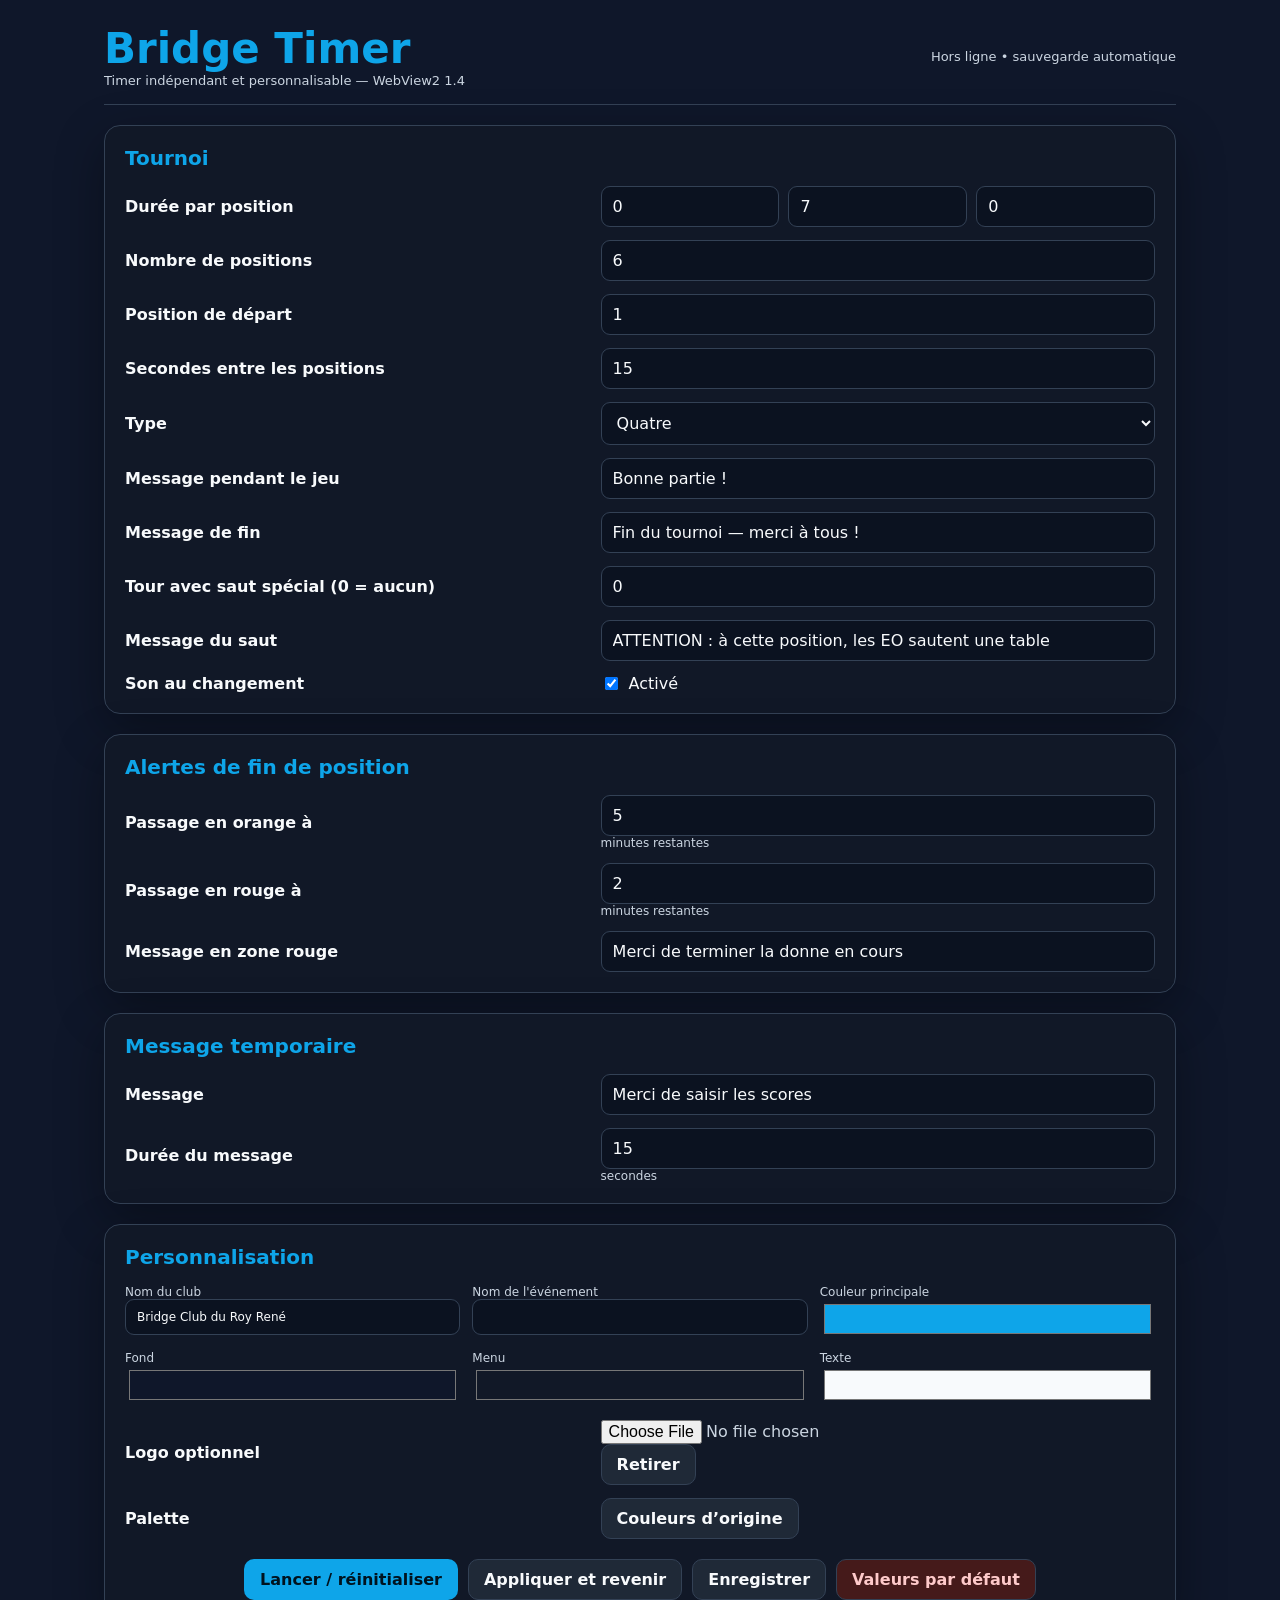
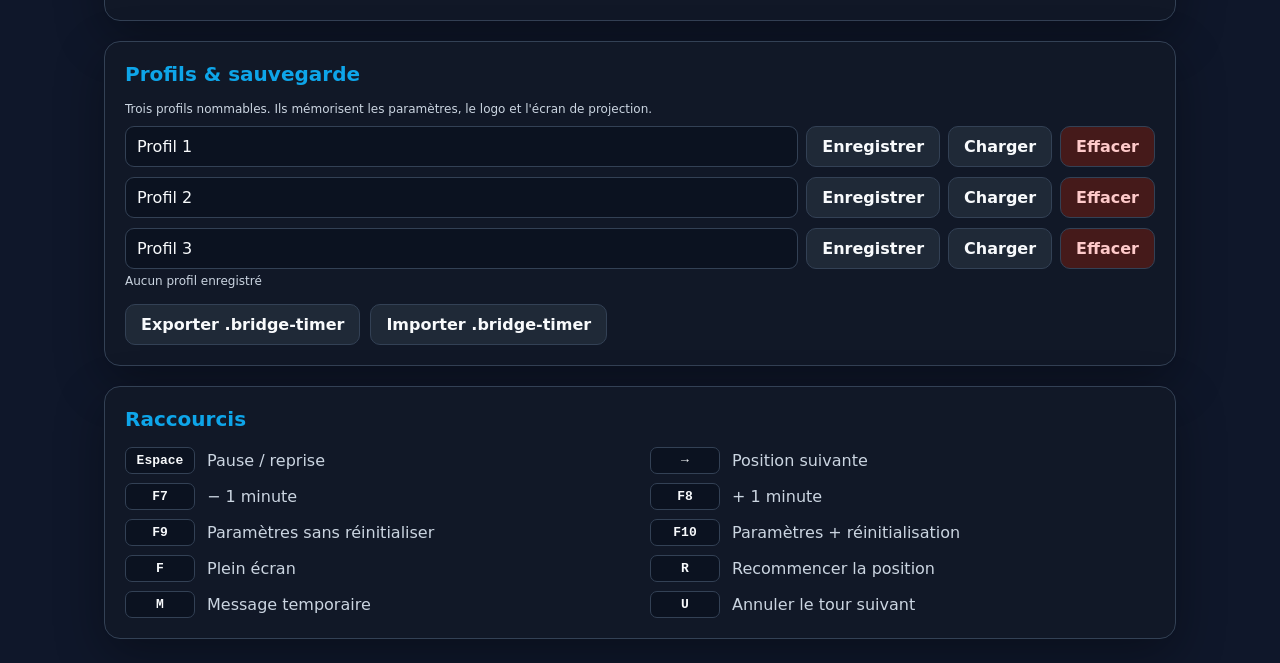
==== bridgetimer-webview2/timer.html @ 7cbdab04 "feat: restore menu and text color customization" ====
<!doctype html>
<html lang="fr">
<head>
<meta charset="utf-8">
<meta name="viewport" content="width=device-width,initial-scale=1">
<title>Bridge Timer</title>
<style>
:root{--bg:#0f172a;--panel:#111827;--field:#0b1220;--button:#1f2937;--band:#0002;--pausebg:#020617cc;--toastbg:#0b1220ee;--track:#ffffff20;--text:#f8fafc;--muted:#cbd5e1;--accent:#0ea5e9;--warn:#f59e0b;--danger:#ef4444;--ok:#22c55e;--line:#334155}
*{box-sizing:border-box}html,body{margin:0;min-height:100%;font-family:system-ui,-apple-system,Segoe UI,Roboto,Arial,sans-serif}body{background:var(--bg);color:var(--text)}
.hidden{display:none!important}button,input,select{font:inherit}button{cursor:pointer}
.wrap{max-width:1120px;margin:auto;padding:24px}.head{display:flex;justify-content:space-between;align-items:center;gap:15px;border-bottom:1px solid var(--line);padding-bottom:16px}
h1{margin:0;color:var(--accent);font-size:42px}.sub{color:var(--muted);font-size:13px}
.card{margin-top:20px;padding:20px;border:1px solid var(--line);border-radius:16px;background:var(--panel);box-shadow:0 16px 50px #0005}
.card h2{margin:0 0 16px;color:var(--accent);font-size:20px}
.grid{display:grid;grid-template-columns:.9fr 1.1fr;gap:13px 22px;align-items:center}.grid label{font-weight:700}
.row3{display:grid;grid-template-columns:repeat(3,1fr);gap:9px}
input[type=number],input[type=text],select{width:100%;padding:10px 11px;border-radius:9px;border:1px solid var(--line);background:var(--field);color:var(--text)}
input[type=color]{width:100%;height:40px;border:0;background:transparent}input[type=file]{width:100%;color:var(--muted)}
.check{display:flex;align-items:center;gap:8px}.small{font-size:12px;color:var(--muted)}
.custom{display:grid;grid-template-columns:repeat(3,1fr);gap:12px}.custom label{font-size:12px;color:var(--muted)}
.actions,.controls{display:flex;justify-content:center;gap:10px;flex-wrap:wrap;margin-top:20px}
.btn{border:1px solid var(--line);border-radius:10px;padding:10px 15px;background:var(--button);color:var(--text);font-weight:800}.btn.primary{background:var(--accent);color:#00131f;border-color:transparent}.btn.danger{background:#451a1a;color:#fecaca}
.shortcuts{display:grid;grid-template-columns:1fr 1fr;gap:9px 20px}.shortcut{display:flex;gap:12px;align-items:center;color:var(--muted)}kbd{min-width:70px;text-align:center;padding:5px;border:1px solid var(--line);border-radius:7px;background:var(--field);color:var(--text);font-weight:900}
#timer{min-height:100vh;display:grid;grid-template-rows:auto 1fr auto;background:var(--bg);transition:.2s}
.top{display:grid;grid-template-columns:1fr auto;align-items:center;gap:15px;padding:14px 22px;border-bottom:1px solid var(--line);background:var(--band)}
.identity{display:flex;gap:12px;align-items:center;min-width:0}#logo{width:52px;height:52px;object-fit:contain;border-radius:9px;background:#fff1;padding:3px}.nol{display:none}
#club{font-weight:950;font-size:clamp(18px,2vw,30px);white-space:nowrap;overflow:hidden;text-overflow:ellipsis}#event{color:var(--muted);font-size:13px}
.topBtns{justify-self:end;display:flex;gap:8px}.topBtns .btn{padding:8px 10px;font-size:13px}
.main{display:flex;flex-direction:column;justify-content:center;align-items:center;text-align:center;padding:24px 16px;gap:12px}
#status{font-weight:950;letter-spacing:.16em;color:var(--muted);font-size:clamp(15px,1.7vw,24px)}
#clock{font-variant-numeric:tabular-nums;font-weight:1000;font-size:clamp(110px,24vw,350px);line-height:.84;letter-spacing:-.07em;white-space:nowrap}
.progress{width:min(1100px,88vw);height:15px;border-radius:99px;background:var(--track);overflow:hidden}#bar{height:100%;width:100%;background:var(--accent);transition:width .18s,background .2s}
#msg{font-weight:950;font-size:clamp(26px,4.2vw,64px);line-height:1.05;min-height:1.1em;max-width:1300px}
#submsg{font-weight:800;font-size:clamp(18px,2.3vw,36px);color:var(--muted);min-height:1em;max-width:1300px}
#alert{min-height:70px;display:flex;align-items:center;justify-content:center;text-align:center;padding:10px 20px;font-weight:1000;font-size:clamp(18px,2.3vw,34px)}
#alert.on{background:var(--danger)}.bottom{position:relative;padding:11px 190px 15px;border-top:1px solid var(--line);background:#0002;min-height:82px}.controls{margin-top:0}.controls .btn{min-width:118px}#localTime,#round{position:absolute;bottom:13px;font-weight:950;line-height:1;white-space:nowrap}#localTime{left:22px;font-size:clamp(24px,2.4vw,42px);font-variant-numeric:tabular-nums}#round{right:22px;font-size:clamp(24px,2.7vw,46px);text-align:right}
#hint{text-align:center;color:var(--muted);font-size:12px;margin-top:8px}
#timer.warning #clock{color:var(--warn)}#timer.warning #bar{background:var(--warn)}#timer.dangerState #clock{color:var(--danger)}#timer.dangerState #bar{background:var(--danger)}
#timer.breakState{background:var(--panel)}#timer.breakState #clock{color:var(--accent)}#timer.endState{background:#052e16}#timer.endState #clock{color:var(--ok)}
.main{position:relative}
#pauseOverlay{position:absolute;inset:0;z-index:12;display:none;align-items:center;justify-content:center;flex-direction:column;gap:10px;background:var(--pausebg);backdrop-filter:blur(2px);pointer-events:none}
#pauseOverlay.on{display:flex}
#pauseOverlay .pauseBig{font-size:clamp(70px,15vw,210px);font-weight:1000;line-height:.85;letter-spacing:.04em;color:#facc15;text-shadow:0 8px 35px #0008}
#pauseOverlay .pauseSmall{font-size:clamp(16px,2vw,30px);font-weight:850;color:#fef3c7}
#undoToast{position:fixed;z-index:40;left:50%;bottom:105px;transform:translateX(-50%) translateY(15px);display:flex;align-items:center;gap:14px;padding:11px 14px 11px 18px;border:1px solid #475569;border-radius:12px;background:var(--toastbg);box-shadow:0 12px 40px #0008;opacity:0;pointer-events:none;transition:.18s;white-space:nowrap}
#undoToast.on{opacity:1;pointer-events:auto;transform:translateX(-50%) translateY(0)}
#undoToast button{padding:7px 11px}

body.fs #hint{display:none}
body.fs .bottom{min-height:66px;padding:0 190px}
body.fs .controls{position:absolute;left:50%;bottom:9px;transform:translateX(-50%) translateY(8px);margin:0;z-index:8;opacity:0;pointer-events:none;transition:opacity .18s,transform .18s}
body.fs .topBtns{opacity:0;pointer-events:none;transition:opacity .18s}
body.fs.showControls .controls{opacity:1;pointer-events:auto;transform:translateX(-50%) translateY(0)}
body.fs.showControls .topBtns{opacity:1;pointer-events:auto}
body.fs #undoToast{bottom:78px}

.profiles{display:grid;gap:10px;margin-top:10px}
.profileRow{display:grid;grid-template-columns:minmax(160px,1fr) auto auto auto;gap:8px;align-items:center}
.profileRow input{min-width:0}
.profileState{font-size:12px;color:var(--muted);margin-top:5px}
.transferActions{display:flex;gap:10px;flex-wrap:wrap;margin-top:16px}
@media(max-width:760px){.profileRow{grid-template-columns:1fr 1fr}.profileRow input{grid-column:1/-1}}
@media(max-width:980px){.bottom{padding-left:120px;padding-right:120px}#localTime,#round{font-size:20px}}@media(max-width:760px){.wrap{padding:13px}.grid{grid-template-columns:1fr}.custom{grid-template-columns:1fr 1fr}.shortcuts{grid-template-columns:1fr}.top{grid-template-columns:1fr auto}.row3{grid-template-columns:repeat(3,1fr)}.bottom{padding:10px 12px 62px}.controls .btn{min-width:100px}#localTime{left:14px;bottom:16px;font-size:18px}#round{right:14px;bottom:16px;font-size:18px}}
</style>
</head>
<body>
<section id="settings">
<div class="wrap">
  <div class="head"><div><h1>Bridge Timer</h1><div class="sub">Timer indépendant et personnalisable — WebView2 1.4</div></div><div class="sub">Hors ligne • sauvegarde automatique</div></div>

  <div class="card"><h2>Tournoi</h2><div class="grid">
    <label>Durée par position</label><div class="row3"><input id="hours" type="number" min="0" value="0" title="heures"><input id="minutes" type="number" min="0" max="59" value="7" title="minutes"><input id="seconds" type="number" min="0" max="59" value="0" title="secondes"></div>
    <label>Nombre de positions</label><input id="positions" type="number" min="1" value="6">
    <label>Position de départ</label><input id="startPosition" type="number" min="1" value="1">
    <label>Secondes entre les positions</label><input id="between" type="number" min="0" max="240" value="15">
    <label>Type</label><select id="mode"><option value="2">Paires</option><option value="4" selected>Quatre</option></select>
    <label>Message pendant le jeu</label><input id="mainMessage" type="text" value="Bonne partie !">
    <label>Message de fin</label><input id="endMessage" type="text" value="Fin du tournoi — merci à tous !">
    <label>Tour avec saut spécial (0 = aucun)</label><input id="jumpRound" type="number" min="0" value="0">
    <label>Message du saut</label><input id="jumpMessage" type="text" value="ATTENTION : à cette position, les EO sautent une table">
    <label>Son au changement</label><div class="check"><input id="sound" type="checkbox" checked> Activé</div>
  </div></div>

  <div class="card"><h2>Alertes de fin de position</h2><div class="grid">
    <label>Passage en orange à</label><div><input id="warnMinutes" type="number" min="0" value="5"><div class="small">minutes restantes</div></div>
    <label>Passage en rouge à</label><div><input id="dangerMinutes" type="number" min="0" value="2"><div class="small">minutes restantes</div></div>
    <label>Message en zone rouge</label><input id="dangerMessage" type="text" value="Merci de terminer la donne en cours">
  </div></div>

  <div class="card"><h2>Message temporaire</h2><div class="grid">
    <label>Message</label><input id="quickMessage" type="text" value="Merci de saisir les scores">
    <label>Durée du message</label><div><input id="quickMessageSecs" type="number" min="1" max="300" value="15"><div class="small">secondes</div></div>
  </div></div>

  <div class="card"><h2>Personnalisation</h2>
    <div class="custom">
      <label>Nom du club<input id="clubName" type="text" value="Bridge Club du Roy René"></label>
      <label>Nom de l'événement<input id="eventName" type="text" value=""></label>
      <label>Couleur principale<input id="accent" type="color" value="#0ea5e9"></label>
      <label>Fond<input id="background" type="color" value="#0f172a"></label>
      <label>Menu<input id="menu" type="color" value="#111827"></label>
      <label>Texte<input id="text" type="color" value="#f8fafc"></label>
    </div>
    <div style="margin-top:15px" class="grid"><label>Logo optionnel</label><div><input id="logoInput" type="file" accept="image/*"> <button id="removeLogo" class="btn" type="button">Retirer</button></div>
      <label>Palette</label><div><button id="resetColors" class="btn" type="button">Couleurs d’origine</button></div>
    </div>
    <div class="actions">
      <button id="fresh" class="btn primary">Lancer / réinitialiser</button>
      <button id="apply" class="btn">Appliquer et revenir</button>
      <button id="save" class="btn">Enregistrer</button>
      <button id="defaults" class="btn danger">Valeurs par défaut</button>
    </div>
  </div>

  <div class="card"><h2>Profils & sauvegarde</h2>
    <div class="small">Trois profils nommables. Ils mémorisent les paramètres, le logo et l'écran de projection.</div>
    <div class="profiles">
      <div class="profileRow"><input id="profileName0" type="text" value="Profil 1"><button id="profileSave0" class="btn" type="button">Enregistrer</button><button id="profileLoad0" class="btn" type="button">Charger</button><button id="profileClear0" class="btn danger" type="button">Effacer</button></div>
      <div class="profileRow"><input id="profileName1" type="text" value="Profil 2"><button id="profileSave1" class="btn" type="button">Enregistrer</button><button id="profileLoad1" class="btn" type="button">Charger</button><button id="profileClear1" class="btn danger" type="button">Effacer</button></div>
      <div class="profileRow"><input id="profileName2" type="text" value="Profil 3"><button id="profileSave2" class="btn" type="button">Enregistrer</button><button id="profileLoad2" class="btn" type="button">Charger</button><button id="profileClear2" class="btn danger" type="button">Effacer</button></div>
    </div>
    <div id="profileState" class="profileState"></div>
    <div class="transferActions">
      <button id="exportConfig" class="btn" type="button">Exporter .bridge-timer</button>
      <button id="importConfig" class="btn" type="button">Importer .bridge-timer</button>
    </div>
  </div>

  <div class="card"><h2>Raccourcis</h2><div class="shortcuts">
    <div class="shortcut"><kbd>Espace</kbd>Pause / reprise</div><div class="shortcut"><kbd>→</kbd>Position suivante</div>
    <div class="shortcut"><kbd>F7</kbd>− 1 minute</div><div class="shortcut"><kbd>F8</kbd>+ 1 minute</div>
    <div class="shortcut"><kbd>F9</kbd>Paramètres sans réinitialiser</div><div class="shortcut"><kbd>F10</kbd>Paramètres + réinitialisation</div>
    <div class="shortcut"><kbd>F</kbd>Plein écran</div><div class="shortcut"><kbd>R</kbd>Recommencer la position</div>
    <div class="shortcut"><kbd>M</kbd>Message temporaire</div><div class="shortcut"><kbd>U</kbd>Annuler le tour suivant</div>
  </div></div>
</div></section>

<section id="timer" class="hidden">
  <div class="top">
    <div class="identity"><img id="logo" class="nol" alt=""><div><div id="club">Bridge Timer</div><div id="event"></div></div></div>
    <div class="topBtns"><button id="messageBtn" class="btn">Message</button><button id="screenBtn" class="btn">Écran 1/1</button><button id="settingsBtn" class="btn">Paramètres</button><button id="fsBtn" class="btn">Plein écran</button></div>
  </div>
  <div class="main">
    <div id="status">POSITION EN COURS</div>
    <div id="clock">07:00</div>
    <div class="progress"><div id="bar"></div></div>
    <div id="msg">Bonne partie !</div>
    <div id="submsg"></div>
    <div id="pauseOverlay"><div class="pauseBig">PAUSE</div><div class="pauseSmall">Appuyez sur Espace ou sur Reprendre</div></div>
  </div>
  <div>
    <div id="alert"></div>
    <div class="bottom">
      <div class="controls"><button id="minus" class="btn">− 1 min</button><button id="pause" class="btn primary">Pause</button><button id="plus" class="btn">+ 1 min</button><button id="next" class="btn">Position suivante</button><button id="resetRound" class="btn">Recommencer</button></div>
      <div id="localTime">00:00:00</div>
      <div id="hint">Espace : pause · M : message · F : plein écran · F7/F8 : −/+ 1 min · → : position suivante</div>
      <div id="round">TOUR 1 sur 6</div>
    </div>
  </div>
</section>
<div id="undoToast"><span id="undoText">Tour suivant lancé</span><button id="undoBtn" class="btn">Annuler</button></div>

<script>
const $=id=>document.getElementById(id), KEY="bridgeTimerV2.settings", LKEY="bridgeTimerV2.logo", STATEKEY="bridgeTimerV3.state", PROFILEKEY="bridgeTimerWebView2.profiles";
const def={hours:0,minutes:7,seconds:0,positions:6,startPosition:1,between:15,mode:"4",mainMessage:"Bonne partie !",endMessage:"Fin du tournoi — merci à tous !",jumpRound:0,jumpMessage:"ATTENTION : à cette position, les EO sautent une table",sound:true,warnMinutes:5,dangerMinutes:2,dangerMessage:"Merci de terminer la donne en cours",quickMessage:"Merci de saisir les scores",quickMessageSecs:15,projectionMonitor:1,clubName:"Bridge Club du Roy René",eventName:"",accent:"#0ea5e9",background:"#0f172a",menu:"#111827",text:"#f8fafc"};
let s={...def},logoData="",profiles=[],st={pos:1,phase:"round",remaining:420,running:false,endAt:null,interval:null,started:false};let wakeLock=null,resumeAfterSettings=false,undoState=null,undoTimer=null,controlsTimer=null,tempMessageUntil=0,tempMessageTimer=null;
const clamp=(n,a,b)=>Math.max(a,Math.min(b,n)), val=id=>Number($(id).value||0);
function duration(){return s.hours*3600+s.minutes*60+s.seconds}
function stateSnapshot(){
 return {pos:st.pos,phase:st.phase,remaining:Math.max(0,st.remaining),running:!!st.running,started:!!st.started,savedAt:Date.now()};
}
function persistState(){
 if(!st.started){localStorage.removeItem(STATEKEY);return}
 try{localStorage.setItem(STATEKEY,JSON.stringify(stateSnapshot()))}catch(e){}
}
function clearPersistedState(){localStorage.removeItem(STATEKEY)}
function advanceRecoveredState(x){
 let elapsed=x.running?Math.max(0,(Date.now()-(x.savedAt||Date.now()))/1000):0;
 let rem=Math.max(0,Number(x.remaining)||0)-elapsed;
 let pos=Math.max(1,Number(x.pos)||1),phase=x.phase||"round";
 while(rem<=0 && phase!=="ended"){
   if(phase==="round"){
     if(pos>=s.positions){phase="ended";rem=0;break}
     if(s.between>0){phase="break";rem+=s.between}
     else{pos++;phase="round";rem+=duration()}
   }else if(phase==="break"){
     pos++;phase="round";rem+=duration()
   }else{phase="ended";rem=0}
 }
 return {pos,phase,remaining:Math.max(0,rem),running:!!x.running&&phase!=="ended",started:!!x.started};
}
function tryRecoverState(){
 let x=null;try{x=JSON.parse(localStorage.getItem(STATEKEY)||"null")}catch(e){}
 if(!x||!x.started)return false;
 const recovered=advanceRecoveredState(x);
 const txt=recovered.phase==="ended"?"un tournoi terminé":`le TOUR ${recovered.pos} à ${fmt(recovered.remaining)}`;
 if(!confirm(`Une session précédente a été retrouvée (${txt}).\n\nLa reprendre ?`)){clearPersistedState();return false}
 Object.assign(st,recovered,{endAt:null,interval:null});
 showTimer();
 if(st.running)start();else{render();persistState()}
 return true;
}

function fmt(x){x=Math.max(0,Math.ceil(x));let h=Math.floor(x/3600),m=Math.floor(x%3600/60),sec=x%60;return h?`${String(h).padStart(2,"0")}:${String(m).padStart(2,"0")}:${String(sec).padStart(2,"0")}`:`${String(m).padStart(2,"0")}:${String(sec).padStart(2,"0")}`}
function read(){
 s={hours:clamp(val("hours"),0,12),minutes:clamp(val("minutes"),0,59),seconds:clamp(val("seconds"),0,59),positions:clamp(val("positions"),1,99),startPosition:clamp(val("startPosition"),1,99),between:clamp(val("between"),0,240),mode:$("mode").value,mainMessage:$("mainMessage").value.trim(),endMessage:$("endMessage").value.trim(),jumpRound:clamp(val("jumpRound"),0,99),jumpMessage:$("jumpMessage").value.trim(),sound:$("sound").checked,warnMinutes:clamp(val("warnMinutes"),0,60),dangerMinutes:clamp(val("dangerMinutes"),0,60),dangerMessage:$("dangerMessage").value.trim(),quickMessage:$("quickMessage").value.trim(),quickMessageSecs:clamp(val("quickMessageSecs"),1,300),projectionMonitor:Math.max(1,Number(s.projectionMonitor)||1),clubName:$("clubName").value.trim()||"Bridge Timer",eventName:$("eventName").value.trim(),accent:$("accent").value,background:$("background").value,menu:$("menu").value,text:$("text").value};
 s.startPosition=Math.min(s.startPosition,s.positions);if(s.warnMinutes&&s.dangerMinutes>s.warnMinutes)s.dangerMinutes=s.warnMinutes;theme()
}
function fill(){Object.entries(s).forEach(([k,v])=>{let e=$(k);if(e){if(e.type==="checkbox")e.checked=!!v;else e.value=v}});theme()}
function hexRgb(h){
 h=String(h||"").replace("#","");if(h.length!==6)return [17,24,39];
 return [parseInt(h.slice(0,2),16),parseInt(h.slice(2,4),16),parseInt(h.slice(4,6),16)]
}
function rgbHex(a){return "#"+a.map(x=>Math.max(0,Math.min(255,Math.round(x))).toString(16).padStart(2,"0")).join("")}
function mixHex(a,b,p){const x=hexRgb(a),y=hexRgb(b);return rgbHex(x.map((v,i)=>v+(y[i]-v)*p))}
function rgbaHex(h,a){const x=hexRgb(h);return "rgba("+x[0]+","+x[1]+","+x[2]+","+a+")"}
function theme(){
 const root=document.documentElement.style;
 root.setProperty("--accent",s.accent);
 root.setProperty("--bg",s.background);
 root.setProperty("--text",s.text||def.text);
 const menu=s.menu||def.menu;
 if(menu.toLowerCase()===def.menu.toLowerCase()){
   root.setProperty("--panel","#111827");root.setProperty("--field","#0b1220");root.setProperty("--button","#1f2937");
   root.setProperty("--line","#334155");root.setProperty("--band","#0002");root.setProperty("--pausebg","#020617cc");
   root.setProperty("--toastbg","#0b1220ee");root.setProperty("--track","#ffffff20");
 }else{
   root.setProperty("--panel",menu);
   root.setProperty("--field",mixHex(menu,"#000000",.30));
   root.setProperty("--button",mixHex(menu,"#ffffff",.10));
   root.setProperty("--line",mixHex(menu,"#ffffff",.24));
   root.setProperty("--band",rgbaHex(menu,.48));
   root.setProperty("--pausebg",rgbaHex(mixHex(menu,"#000000",.50),.88));
   root.setProperty("--toastbg",rgbaHex(mixHex(menu,"#000000",.30),.94));
   root.setProperty("--track",rgbaHex(mixHex(menu,"#ffffff",.28),.42));
 }
 $("club").textContent=s.clubName;$("event").textContent=s.eventName;
 if(logoData){$("logo").src=logoData;$("logo").classList.remove("nol")}else{$("logo").classList.add("nol")}
}
function save(){read();localStorage.setItem(KEY,JSON.stringify(s))}
function load(){try{let x=JSON.parse(localStorage.getItem(KEY)||"null");if(x)s={...def,...x}}catch(e){}logoData=localStorage.getItem(LKEY)||"";fill()}

function resetOriginalColors(){
 s.accent=def.accent;s.background=def.background;s.menu=def.menu;s.text=def.text;
 fill();save()
}
function emptyProfiles(){return [0,1,2].map(i=>({name:"Profil "+(i+1),data:null}))}
function loadProfiles(){
 profiles=emptyProfiles();
 try{
   const x=JSON.parse(localStorage.getItem(PROFILEKEY)||"null");
   if(Array.isArray(x))for(let i=0;i<3;i++)if(x[i])profiles[i]={name:String(x[i].name||("Profil "+(i+1))),data:x[i].data||null}
 }catch(e){}
 renderProfiles()
}
function persistProfiles(){try{localStorage.setItem(PROFILEKEY,JSON.stringify(profiles))}catch(e){}}
function renderProfiles(){
 if(!profiles.length)profiles=emptyProfiles();
 for(let i=0;i<3;i++){
   const p=profiles[i]||{name:"Profil "+(i+1),data:null};
   const n=$("profileName"+i);if(n)n.value=p.name||("Profil "+(i+1));
 }
 const count=profiles.filter(p=>p&&p.data).length;
 if($("profileState"))$("profileState").textContent=count?count+" profil"+(count>1?"s":"")+" enregistré"+(count>1?"s":""):"Aucun profil enregistré"
}
function renameProfile(i){
 if(!profiles.length)profiles=emptyProfiles();
 profiles[i].name=($("profileName"+i).value||("Profil "+(i+1))).trim()||("Profil "+(i+1));
 persistProfiles();renderProfiles()
}
function saveProfile(i){
 read();
 if(!profiles.length)profiles=emptyProfiles();
 const name=($("profileName"+i).value||("Profil "+(i+1))).trim()||("Profil "+(i+1));
 profiles[i]={name,data:{settings:{...s},logoData}};
 persistProfiles();renderProfiles();
 $("profileState").textContent="« "+name+" » enregistré"
}
function loadProfile(i){
 const p=profiles[i];
 if(!p||!p.data||!p.data.settings)return alert("Ce profil est vide.");
 s={...def,...p.data.settings};
 logoData=p.data.logoData||"";
 if(logoData)localStorage.setItem(LKEY,logoData);else localStorage.removeItem(LKEY);
 localStorage.setItem(KEY,JSON.stringify(s));
 fill();syncNativeMonitor();renderProfiles();
 $("profileState").textContent="« "+p.name+" » chargé"
}
function clearProfile(i){
 const p=profiles[i];
 if(!p||!p.data)return;
 if(!confirm("Effacer le profil « "+p.name+" » ?"))return;
 profiles[i]={name:p.name||("Profil "+(i+1)),data:null};
 persistProfiles();renderProfiles()
}
function configBundle(){
 read();
 return {format:"bridge-timer",version:1,exportedAt:new Date().toISOString(),settings:{...s},logoData:logoData||""}
}
async function exportConfiguration(){
 try{
   if(!window.nativeExportConfig)return alert("Export natif indisponible.");
   const ok=await window.nativeExportConfig(JSON.stringify(configBundle(),null,2));
   if(ok)$("profileState").textContent="Configuration exportée"
 }catch(e){alert("Impossible d’exporter la configuration.")}
}
async function importConfiguration(){
 try{
   if(!window.nativeImportConfig)return alert("Import natif indisponible.");
   const raw=await window.nativeImportConfig();
   if(!raw)return;
   let x;try{x=JSON.parse(raw)}catch(e){return alert("Ce fichier n’est pas un fichier Bridge Timer valide.")}
   const incoming=x&&x.settings?x.settings:x;
   if(!incoming||typeof incoming!=="object")return alert("Configuration invalide.");
   s={...def,...incoming};
   if(x&&typeof x.logoData==="string")logoData=x.logoData;
   if(logoData)localStorage.setItem(LKEY,logoData);else localStorage.removeItem(LKEY);
   localStorage.setItem(KEY,JSON.stringify(s));
   fill();syncNativeMonitor();
   $("profileState").textContent="Configuration importée"
 }catch(e){alert("Impossible d’importer la configuration.")}
}

function beep(freq=880,d=.35){if(!s.sound)return;try{let c=new(AudioContext||webkitAudioContext)(),o=c.createOscillator(),g=c.createGain();o.frequency.value=freq;g.gain.setValueAtTime(.07,c.currentTime);g.gain.exponentialRampToValueAtTime(.001,c.currentTime+d);o.connect(g);g.connect(c.destination);o.start();o.stop(c.currentTime+d)}catch(e){}}
async function acquireWakeLock(){
 try{
   if("wakeLock" in navigator && !wakeLock){
     wakeLock=await navigator.wakeLock.request("screen");
     wakeLock.addEventListener("release",()=>{wakeLock=null});
   }
 }catch(e){wakeLock=null}
}
async function releaseWakeLock(){
 try{if(wakeLock)await wakeLock.release()}catch(e){}wakeLock=null
}
document.addEventListener("visibilitychange",()=>{if(document.visibilityState==="visible"&&st.running)acquireWakeLock()});

function showTimer(){$("settings").classList.add("hidden");$("timer").classList.remove("hidden");render()}
function showSettings(reset=false){
 resumeAfterSettings=!reset&&st.running;
 pause();
 if(reset){st.pos=s.startPosition;st.phase="round";st.remaining=duration();st.started=false;resumeAfterSettings=false;clearPersistedState()}
 $("timer").classList.add("hidden");$("settings").classList.remove("hidden")
}
function fresh(){read();save();if(duration()<=0)return alert("La durée doit être supérieure à zéro.");clearPersistedState();st.pos=s.startPosition;st.phase="round";st.remaining=duration();st.started=true;showTimer();start()}
function apply(){
 read();save();
 if(!st.started){st.pos=s.startPosition;st.phase="round";st.remaining=duration();st.started=true}
 showTimer();
 const shouldResume=resumeAfterSettings;resumeAfterSettings=false;
 if(shouldResume)start();else{render();persistState()}
}
function start(){
 if(st.phase==="ended")return;
 st.running=true;st.endAt=Date.now()+st.remaining*1000;
 clearInterval(st.interval);st.interval=setInterval(tick,200);
 $("pause").textContent="Pause";$("pauseOverlay").classList.remove("on");
 acquireWakeLock();persistState()
}
function pause(){
 if(st.running&&st.endAt)st.remaining=Math.max(0,(st.endAt-Date.now())/1000);
 st.running=false;st.endAt=null;clearInterval(st.interval);st.interval=null;
 if($("pause"))$("pause").textContent="Reprendre";
 releaseWakeLock();render();persistState()
}
function toggle(){st.running?pause():start()}
let lastPersistSecond=-1;
function tick(){
 if(!st.running)return;
 st.remaining=Math.max(0,(st.endAt-Date.now())/1000);
 const sec=Math.ceil(st.remaining);
 if(sec!==lastPersistSecond){lastPersistSecond=sec;persistState()}
 if(st.remaining<=.05){st.remaining=0;render();advance()}else render()
}
function advance(){
 if(st.phase==="round"){
   beep(880);setTimeout(()=>beep(1100),280);
   if(st.pos>=s.positions){
     st.phase="ended";st.running=false;clearInterval(st.interval);st.interval=null;releaseWakeLock();render();persistState();return
   }
   if(s.between>0){st.phase="break";st.remaining=s.between}else{st.pos++;st.remaining=duration()}
 }else{st.pos++;st.phase="round";st.remaining=duration();beep(1100)}
 st.endAt=Date.now()+st.remaining*1000;render();persistState()
}
function captureForUndo(){return {pos:st.pos,phase:st.phase,remaining:st.remaining,running:st.running,started:st.started}}
function hideUndo(){clearTimeout(undoTimer);undoTimer=null;undoState=null;$("undoToast").classList.remove("on")}
function showUndo(prev){
 undoState=prev;clearTimeout(undoTimer);
 $("undoText").textContent=`Passage au TOUR ${st.pos} effectué`;
 $("undoToast").classList.add("on");
 undoTimer=setTimeout(hideUndo,5000)
}
function undoNext(){
 if(!undoState)return;
 const x=undoState;hideUndo();
 clearInterval(st.interval);st.interval=null;
 Object.assign(st,{pos:x.pos,phase:x.phase,remaining:x.remaining,running:false,started:x.started,endAt:null});
 if(x.running)start();else{render();persistState()}
}
function next(){
 if(st.phase==="ended")return;
 const prev=captureForUndo();
 if(st.pos>=s.positions){
   st.phase="ended";st.remaining=0;st.running=false;clearInterval(st.interval);st.interval=null;releaseWakeLock()
 }else{
   st.pos++;st.phase="round";st.remaining=duration();
   if(st.running)st.endAt=Date.now()+st.remaining*1000
 }
 render();persistState();showUndo(prev)
}
function adjust(x){if(st.phase==="ended")return;st.remaining=Math.max(0,st.remaining+x);if(st.running)st.endAt=Date.now()+st.remaining*1000;render();persistState()}
function resetRound(){if(st.phase==="ended")return;st.phase="round";st.remaining=duration();if(st.running)st.endAt=Date.now()+st.remaining*1000;render();persistState()}
function tempMessageActive(){return tempMessageUntil>Date.now()}
function clearTempMessage(){tempMessageUntil=0;if(tempMessageTimer){clearInterval(tempMessageTimer);tempMessageTimer=null}}
function showTempMessage(){
 if(!st.started||st.phase==="ended")return;
 const msg=(s.quickMessage||"Merci de saisir les scores").trim();
 if(!msg)return;
 tempMessageUntil=Date.now()+clamp(Number(s.quickMessageSecs)||15,1,300)*1000;
 if(tempMessageTimer)clearInterval(tempMessageTimer);
 tempMessageTimer=setInterval(()=>{if(!tempMessageActive()){clearTempMessage()}render()},200);
 render();
}
function render(){theme();let t=$("timer");t.classList.remove("warning","dangerState","breakState","endState");$("alert").className="";$("alert").textContent="";$("clock").textContent=fmt(st.remaining);$("round").textContent=`TOUR ${st.pos} sur ${s.positions}`;let total=duration();
 if(st.phase==="round"){$("status").textContent="POSITION EN COURS";$("msg").textContent=s.mainMessage;$("submsg").textContent=s.mode==="4"?"Tour par quatre":"Tour par paires";let mins=st.remaining/60;if(s.dangerMinutes&&mins<=s.dangerMinutes){t.classList.add("dangerState");if(s.dangerMessage){$("alert").className="on";$("alert").textContent=s.dangerMessage}}else if(s.warnMinutes&&mins<=s.warnMinutes)t.classList.add("warning");if(s.jumpRound&&st.pos===s.jumpRound)$("submsg").textContent=s.jumpMessage}
 else if(st.phase==="break"){t.classList.add("breakState");$("status").textContent="CHANGEMENT DE POSITION";$("msg").textContent="Changez de table";$("submsg").textContent=`Prochaine position : ${st.pos+1}`;total=s.between;if(s.jumpRound&&st.pos+1===s.jumpRound){$("alert").className="on";$("alert").textContent=s.jumpMessage}}
 else{t.classList.add("endState");$("status").textContent="TERMINÉ";$("round").textContent="TOURNOI TERMINÉ";$("msg").textContent=s.endMessage;$("submsg").textContent="";$("clock").textContent="00:00";$("pause").textContent="Terminé";total=0}
 if(tempMessageActive()&&st.phase!=="ended"){const left=Math.max(0,Math.ceil((tempMessageUntil-Date.now())/1000));$("msg").textContent=s.quickMessage||"Merci de saisir les scores";$("submsg").textContent=`Message temporaire • ${left} s`;$("alert").className="";$("alert").textContent=""}
 $("bar").style.width=(total?clamp(st.remaining/total*100,0,100):0)+"%";
 const paused=st.started&&!st.running&&st.phase!=="ended"&&!$("timer").classList.contains("hidden");
 $("pauseOverlay").classList.toggle("on",paused)
}
async function syncNativeMonitor(){
 try{
   if(!window.nativeSetMonitor){$("screenBtn").textContent="Écran 1/1";return}
   const x=await window.nativeSetMonitor(Math.max(1,Number(s.projectionMonitor)||1));
   s.projectionMonitor=x.selected||1;
   $("screenBtn").textContent=`Écran ${x.selected||1}/${x.count||1}`;
   localStorage.setItem(KEY,JSON.stringify(s))
 }catch(e){$("screenBtn").textContent="Écran 1/1"}
}
async function cycleNativeMonitor(){
 try{
   if(!window.nativeCycleMonitor)return;
   const x=await window.nativeCycleMonitor();
   s.projectionMonitor=x.selected||1;
   $("screenBtn").textContent=`Écran ${x.selected||1}/${x.count||1}`;
   localStorage.setItem(KEY,JSON.stringify(s))
 }catch(e){}
}
async function fs(){try{
      if(window.nativeFullscreen){
        const on=await window.nativeFullscreen();
        document.body.classList.toggle("fs",!!on);
        document.body.classList.toggle("showControls",!!on);
        $("fsBtn").textContent=on?"Quitter plein écran":"Plein écran";
        if(on){clearTimeout(controlsTimer);controlsTimer=setTimeout(()=>document.body.classList.remove("showControls"),3500)}
        else document.body.classList.remove("showControls");
        return
      }
      document.fullscreenElement?await document.exitFullscreen():await document.documentElement.requestFullscreen()
    }catch(e){}}
function revealControls(){
 if(!document.fullscreenElement&&!document.body.classList.contains("fs"))return;
 document.body.classList.add("showControls");
 clearTimeout(controlsTimer);
 controlsTimer=setTimeout(()=>document.body.classList.remove("showControls"),3500)
}
document.addEventListener("mousemove",revealControls);
document.addEventListener("mousedown",revealControls);
document.addEventListener("fullscreenchange",()=>{
 const on=!!document.fullscreenElement;
 document.body.classList.toggle("fs",on);
 document.body.classList.toggle("showControls",on);
 $("fsBtn").textContent=on?"Quitter plein écran":"Plein écran";
 if(on){clearTimeout(controlsTimer);controlsTimer=setTimeout(()=>document.body.classList.remove("showControls"),3500)}
 else document.body.classList.remove("showControls")
})
$("fresh").onclick=fresh;$("apply").onclick=apply;$("save").onclick=()=>{save();alert("Paramètres enregistrés.")};$("defaults").onclick=()=>{if(confirm("Revenir aux valeurs par défaut ?")){s={...def};logoData="";localStorage.removeItem(LKEY);fill();save();syncNativeMonitor()}}
for(let i=0;i<3;i++){
 $("profileSave"+i).onclick=()=>saveProfile(i);
 $("profileLoad"+i).onclick=()=>loadProfile(i);
 $("profileClear"+i).onclick=()=>clearProfile(i);
 $("profileName"+i).onchange=()=>renameProfile(i)
}
$("resetColors").onclick=resetOriginalColors;
$("exportConfig").onclick=exportConfiguration;
$("importConfig").onclick=importConfiguration;
$("messageBtn").onclick=showTempMessage;$("screenBtn").onclick=cycleNativeMonitor;$("settingsBtn").onclick=()=>showSettings(false);$("fsBtn").onclick=fs;$("pause").onclick=toggle;$("minus").onclick=()=>adjust(-60);$("plus").onclick=()=>adjust(60);$("next").onclick=next;$("resetRound").onclick=resetRound;$("undoBtn").onclick=undoNext;
$("logoInput").onchange=e=>{let f=e.target.files?.[0];if(!f)return;if(f.size>2000000)return alert("Choisis une image de moins de 2 Mo.");let r=new FileReader();r.onload=()=>{logoData=r.result;try{localStorage.setItem(LKEY,logoData)}catch(e){alert("Logo trop volumineux pour être mémorisé.")}theme()};r.readAsDataURL(f)}
$("removeLogo").onclick=()=>{logoData="";localStorage.removeItem(LKEY);$("logoInput").value="";theme()}
["clubName","eventName","accent","background"].forEach(id=>$(id).oninput=()=>{read();render()})
document.addEventListener("keydown",e=>{
 let tag=(document.activeElement?.tagName||"").toLowerCase(),edit=["input","select","textarea"].includes(tag);
 if(edit&&!["F7","F8","F9","F10"].includes(e.key))return;
 let tv=!$("timer").classList.contains("hidden");
 if(e.key==="F7"){e.preventDefault();adjust(-60)}
 else if(e.key==="F8"){e.preventDefault();adjust(60)}
 else if(e.key==="F9"){e.preventDefault();showSettings(false)}
 else if(e.key==="F10"){e.preventDefault();showSettings(true)}
 else if(tv&&e.key===" "){e.preventDefault();toggle()}
 else if(tv&&(e.key==="f"||e.key==="F")){e.preventDefault();fs()}
 else if(tv&&e.key==="ArrowRight"){e.preventDefault();next()}
 else if(tv&&(e.key==="r"||e.key==="R")){e.preventDefault();resetRound()}
 else if(tv&&(e.key==="m"||e.key==="M")){e.preventDefault();showTempMessage()}
 else if(tv&&(e.key==="u"||e.key==="U")&&undoState){e.preventDefault();undoNext()}
})
function updateLocalTime(){const d=new Date();$("localTime").textContent=`${String(d.getHours()).padStart(2,"0")}:${String(d.getMinutes()).padStart(2,"0")}:${String(d.getSeconds()).padStart(2,"0")}`;}
updateLocalTime();setInterval(updateLocalTime,1000);
window.addEventListener("focus",syncNativeMonitor);
window.addEventListener("beforeunload",persistState);
load();
loadProfiles();
syncNativeMonitor();
st.pos=s.startPosition;st.remaining=duration();render();
tryRecoverState();
</script>
</body></html>
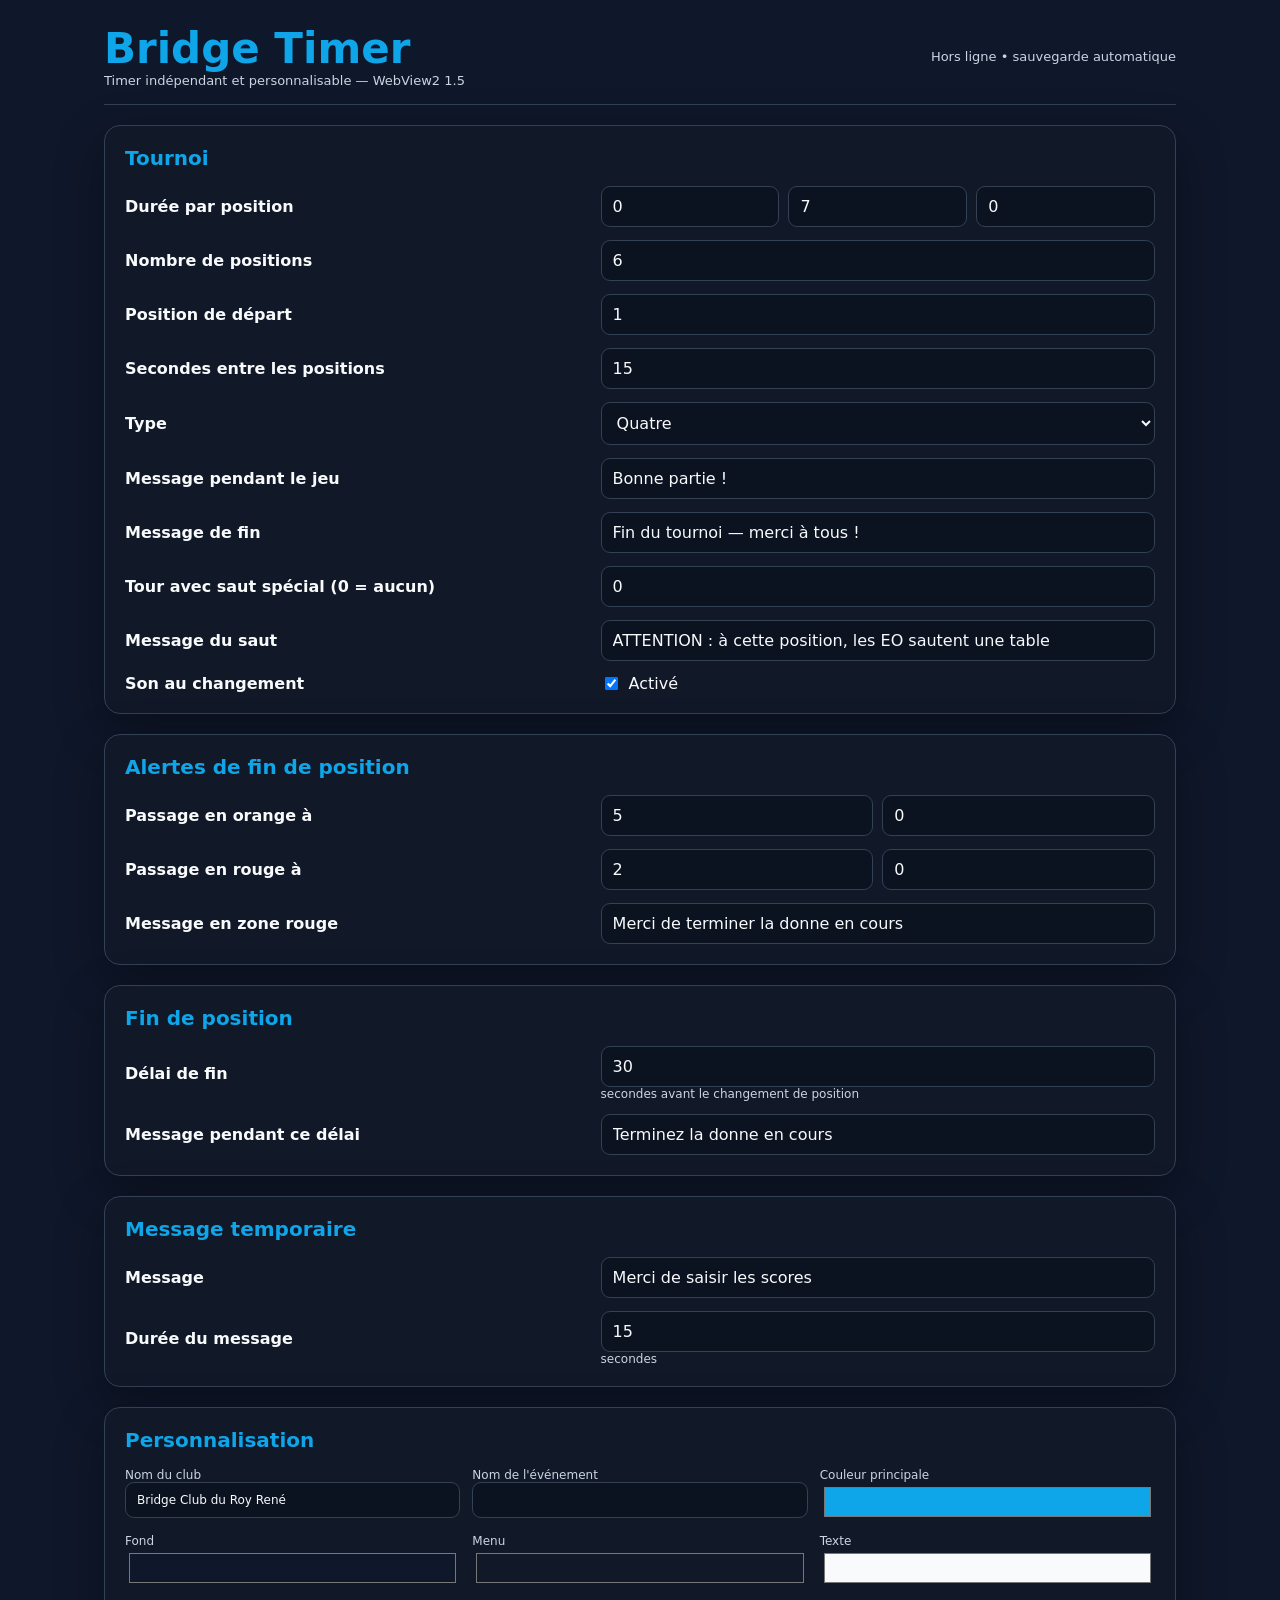
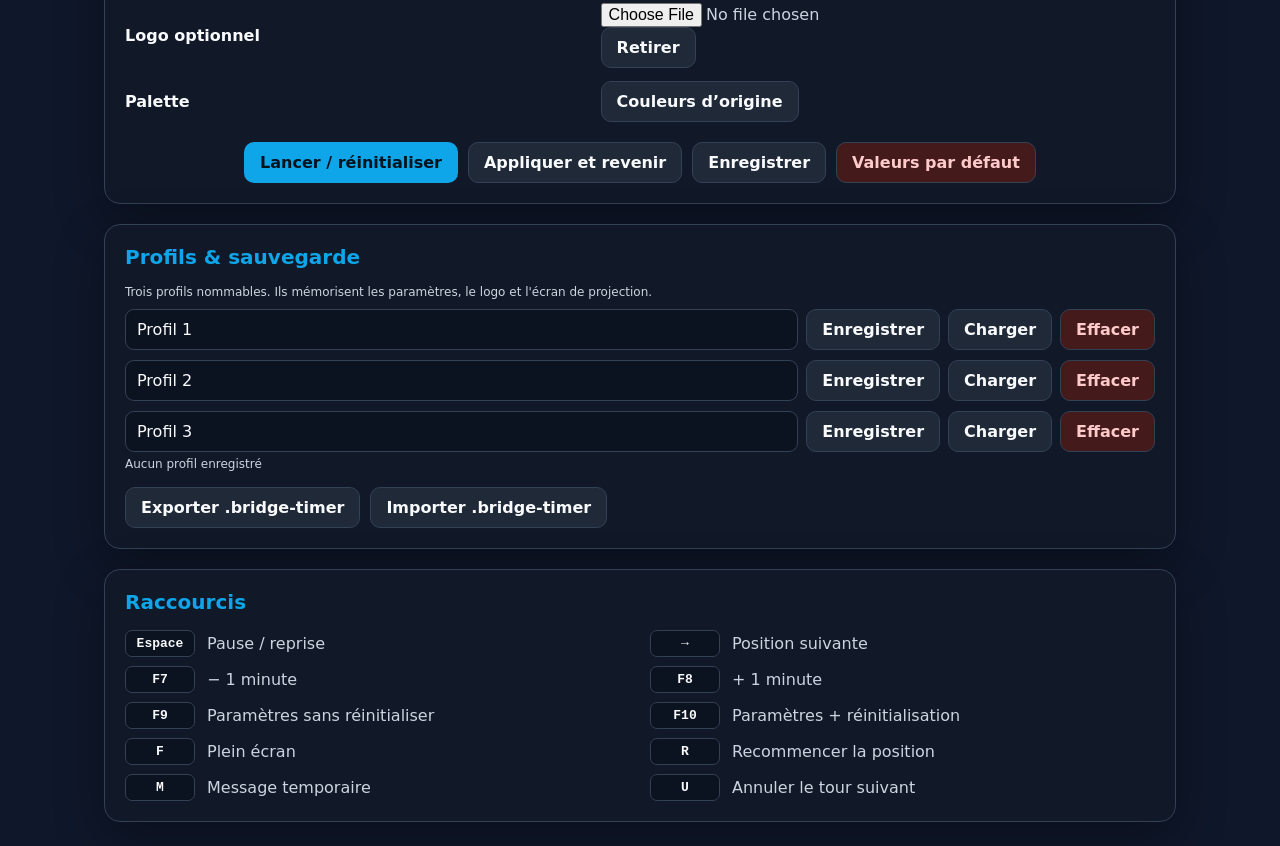
==== commit 0b5b88d6: "feat: restore precise alerts and finish delay" ====
--- a/bridgetimer-webview2/timer.html
+++ b/bridgetimer-webview2/timer.html
@@ -13,7 +13,7 @@
 .card{margin-top:20px;padding:20px;border:1px solid var(--line);border-radius:16px;background:var(--panel);box-shadow:0 16px 50px #0005}
 .card h2{margin:0 0 16px;color:var(--accent);font-size:20px}
 .grid{display:grid;grid-template-columns:.9fr 1.1fr;gap:13px 22px;align-items:center}.grid label{font-weight:700}
-.row3{display:grid;grid-template-columns:repeat(3,1fr);gap:9px}
+.row3{display:grid;grid-template-columns:repeat(3,1fr);gap:9px}.row2{display:grid;grid-template-columns:repeat(2,1fr);gap:9px}
 input[type=number],input[type=text],select{width:100%;padding:10px 11px;border-radius:9px;border:1px solid var(--line);background:var(--field);color:var(--text)}
 input[type=color]{width:100%;height:40px;border:0;background:transparent}input[type=file]{width:100%;color:var(--muted)}
 .check{display:flex;align-items:center;gap:8px}.small{font-size:12px;color:var(--muted)}
@@ -66,7 +66,7 @@
 <body>
 <section id="settings">
 <div class="wrap">
-  <div class="head"><div><h1>Bridge Timer</h1><div class="sub">Timer indépendant et personnalisable — WebView2 1.4</div></div><div class="sub">Hors ligne • sauvegarde automatique</div></div>
+  <div class="head"><div><h1>Bridge Timer</h1><div class="sub">Timer indépendant et personnalisable — WebView2 1.5</div></div><div class="sub">Hors ligne • sauvegarde automatique</div></div>
 
   <div class="card"><h2>Tournoi</h2><div class="grid">
     <label>Durée par position</label><div class="row3"><input id="hours" type="number" min="0" value="0" title="heures"><input id="minutes" type="number" min="0" max="59" value="7" title="minutes"><input id="seconds" type="number" min="0" max="59" value="0" title="secondes"></div>
@@ -82,9 +82,14 @@
   </div></div>
 
   <div class="card"><h2>Alertes de fin de position</h2><div class="grid">
-    <label>Passage en orange à</label><div><input id="warnMinutes" type="number" min="0" value="5"><div class="small">minutes restantes</div></div>
-    <label>Passage en rouge à</label><div><input id="dangerMinutes" type="number" min="0" value="2"><div class="small">minutes restantes</div></div>
+    <label>Passage en orange à</label><div class="row2"><input id="warnMinutes" type="number" min="0" max="60" value="5" title="minutes"><input id="warnSeconds" type="number" min="0" max="59" value="0" title="secondes"></div>
+    <label>Passage en rouge à</label><div class="row2"><input id="dangerMinutes" type="number" min="0" max="60" value="2" title="minutes"><input id="dangerSeconds" type="number" min="0" max="59" value="0" title="secondes"></div>
     <label>Message en zone rouge</label><input id="dangerMessage" type="text" value="Merci de terminer la donne en cours">
+  </div></div>
+
+  <div class="card"><h2>Fin de position</h2><div class="grid">
+    <label>Délai de fin</label><div><input id="finishSec" type="number" min="0" max="300" value="30"><div class="small">secondes avant le changement de position</div></div>
+    <label>Message pendant ce délai</label><input id="finishMessage" type="text" value="Terminez la donne en cours">
   </div></div>
 
   <div class="card"><h2>Message temporaire</h2><div class="grid">
@@ -162,10 +167,18 @@
 
 <script>
 const $=id=>document.getElementById(id), KEY="bridgeTimerV2.settings", LKEY="bridgeTimerV2.logo", STATEKEY="bridgeTimerV3.state", PROFILEKEY="bridgeTimerWebView2.profiles";
-const def={hours:0,minutes:7,seconds:0,positions:6,startPosition:1,between:15,mode:"4",mainMessage:"Bonne partie !",endMessage:"Fin du tournoi — merci à tous !",jumpRound:0,jumpMessage:"ATTENTION : à cette position, les EO sautent une table",sound:true,warnMinutes:5,dangerMinutes:2,dangerMessage:"Merci de terminer la donne en cours",quickMessage:"Merci de saisir les scores",quickMessageSecs:15,projectionMonitor:1,clubName:"Bridge Club du Roy René",eventName:"",accent:"#0ea5e9",background:"#0f172a",menu:"#111827",text:"#f8fafc"};
+const def={hours:0,minutes:7,seconds:0,positions:6,startPosition:1,between:15,mode:"4",mainMessage:"Bonne partie !",endMessage:"Fin du tournoi — merci à tous !",jumpRound:0,jumpMessage:"ATTENTION : à cette position, les EO sautent une table",sound:true,warnMinutes:5,warnSeconds:0,dangerMinutes:2,dangerSeconds:0,dangerMessage:"Merci de terminer la donne en cours",finishSec:30,finishMessage:"Terminez la donne en cours",quickMessage:"Merci de saisir les scores",quickMessageSecs:15,projectionMonitor:1,clubName:"Bridge Club du Roy René",eventName:"",accent:"#0ea5e9",background:"#0f172a",menu:"#111827",text:"#f8fafc"};
 let s={...def},logoData="",profiles=[],st={pos:1,phase:"round",remaining:420,running:false,endAt:null,interval:null,started:false};let wakeLock=null,resumeAfterSettings=false,undoState=null,undoTimer=null,controlsTimer=null,tempMessageUntil=0,tempMessageTimer=null;
 const clamp=(n,a,b)=>Math.max(a,Math.min(b,n)), val=id=>Number($(id).value||0);
 function duration(){return s.hours*3600+s.minutes*60+s.seconds}
+function warnThreshold(){return Math.max(0,(Number(s.warnMinutes)||0)*60+(Number(s.warnSeconds)||0))}
+function dangerThreshold(){return Math.max(0,(Number(s.dangerMinutes)||0)*60+(Number(s.dangerSeconds)||0))}
+function transitionAfterFinish(){
+ if(st.pos>=s.positions){st.phase="ended";st.remaining=0;st.running=false;clearInterval(st.interval);st.interval=null;releaseWakeLock();return false}
+ if(s.between>0){st.phase="break";st.remaining=s.between}
+ else{st.pos++;st.phase="round";st.remaining=duration()}
+ return true
+}
 function stateSnapshot(){
  return {pos:st.pos,phase:st.phase,remaining:Math.max(0,st.remaining),running:!!st.running,started:!!st.started,savedAt:Date.now()};
 }
@@ -180,6 +193,11 @@
  let pos=Math.max(1,Number(x.pos)||1),phase=x.phase||"round";
  while(rem<=0 && phase!=="ended"){
    if(phase==="round"){
+     if(s.finishSec>0){phase="finish";rem+=s.finishSec}
+     else if(pos>=s.positions){phase="ended";rem=0;break}
+     else if(s.between>0){phase="break";rem+=s.between}
+     else{pos++;phase="round";rem+=duration()}
+   }else if(phase==="finish"){
      if(pos>=s.positions){phase="ended";rem=0;break}
      if(s.between>0){phase="break";rem+=s.between}
      else{pos++;phase="round";rem+=duration()}
@@ -203,8 +221,8 @@
 
 function fmt(x){x=Math.max(0,Math.ceil(x));let h=Math.floor(x/3600),m=Math.floor(x%3600/60),sec=x%60;return h?`${String(h).padStart(2,"0")}:${String(m).padStart(2,"0")}:${String(sec).padStart(2,"0")}`:`${String(m).padStart(2,"0")}:${String(sec).padStart(2,"0")}`}
 function read(){
- s={hours:clamp(val("hours"),0,12),minutes:clamp(val("minutes"),0,59),seconds:clamp(val("seconds"),0,59),positions:clamp(val("positions"),1,99),startPosition:clamp(val("startPosition"),1,99),between:clamp(val("between"),0,240),mode:$("mode").value,mainMessage:$("mainMessage").value.trim(),endMessage:$("endMessage").value.trim(),jumpRound:clamp(val("jumpRound"),0,99),jumpMessage:$("jumpMessage").value.trim(),sound:$("sound").checked,warnMinutes:clamp(val("warnMinutes"),0,60),dangerMinutes:clamp(val("dangerMinutes"),0,60),dangerMessage:$("dangerMessage").value.trim(),quickMessage:$("quickMessage").value.trim(),quickMessageSecs:clamp(val("quickMessageSecs"),1,300),projectionMonitor:Math.max(1,Number(s.projectionMonitor)||1),clubName:$("clubName").value.trim()||"Bridge Timer",eventName:$("eventName").value.trim(),accent:$("accent").value,background:$("background").value,menu:$("menu").value,text:$("text").value};
- s.startPosition=Math.min(s.startPosition,s.positions);if(s.warnMinutes&&s.dangerMinutes>s.warnMinutes)s.dangerMinutes=s.warnMinutes;theme()
+ s={hours:clamp(val("hours"),0,12),minutes:clamp(val("minutes"),0,59),seconds:clamp(val("seconds"),0,59),positions:clamp(val("positions"),1,99),startPosition:clamp(val("startPosition"),1,99),between:clamp(val("between"),0,240),mode:$("mode").value,mainMessage:$("mainMessage").value.trim(),endMessage:$("endMessage").value.trim(),jumpRound:clamp(val("jumpRound"),0,99),jumpMessage:$("jumpMessage").value.trim(),sound:$("sound").checked,warnMinutes:clamp(val("warnMinutes"),0,60),warnSeconds:clamp(val("warnSeconds"),0,59),dangerMinutes:clamp(val("dangerMinutes"),0,60),dangerSeconds:clamp(val("dangerSeconds"),0,59),dangerMessage:$("dangerMessage").value.trim(),finishSec:clamp(val("finishSec"),0,300),finishMessage:$("finishMessage").value.trim(),quickMessage:$("quickMessage").value.trim(),quickMessageSecs:clamp(val("quickMessageSecs"),1,300),projectionMonitor:Math.max(1,Number(s.projectionMonitor)||1),clubName:$("clubName").value.trim()||"Bridge Timer",eventName:$("eventName").value.trim(),accent:$("accent").value,background:$("background").value,menu:$("menu").value,text:$("text").value};
+ s.startPosition=Math.min(s.startPosition,s.positions);let wt=warnThreshold(),dt=dangerThreshold();if(wt>0&&dt>wt){s.dangerMinutes=Math.floor(wt/60);s.dangerSeconds=wt%60;$("dangerMinutes").value=s.dangerMinutes;$("dangerSeconds").value=s.dangerSeconds}theme()
 }
 function fill(){Object.entries(s).forEach(([k,v])=>{let e=$(k);if(e){if(e.type==="checkbox")e.checked=!!v;else e.value=v}});theme()}
 function hexRgb(h){
@@ -375,11 +393,14 @@
 function advance(){
  if(st.phase==="round"){
    beep(880);setTimeout(()=>beep(1100),280);
-   if(st.pos>=s.positions){
-     st.phase="ended";st.running=false;clearInterval(st.interval);st.interval=null;releaseWakeLock();render();persistState();return
-   }
-   if(s.between>0){st.phase="break";st.remaining=s.between}else{st.pos++;st.remaining=duration()}
- }else{st.pos++;st.phase="round";st.remaining=duration();beep(1100)}
+   if(s.finishSec>0){st.phase="finish";st.remaining=s.finishSec}
+   else if(!transitionAfterFinish()){render();persistState();return}
+ }else if(st.phase==="finish"){
+   if(!transitionAfterFinish()){render();persistState();return}
+   if(st.phase==="round")beep(1100)
+ }else if(st.phase==="break"){
+   st.pos++;st.phase="round";st.remaining=duration();beep(1100)
+ }else return;
  st.endAt=Date.now()+st.remaining*1000;render();persistState()
 }
 function captureForUndo(){return {pos:st.pos,phase:st.phase,remaining:st.remaining,running:st.running,started:st.started}}
@@ -422,7 +443,8 @@
  render();
 }
 function render(){theme();let t=$("timer");t.classList.remove("warning","dangerState","breakState","endState");$("alert").className="";$("alert").textContent="";$("clock").textContent=fmt(st.remaining);$("round").textContent=`TOUR ${st.pos} sur ${s.positions}`;let total=duration();
- if(st.phase==="round"){$("status").textContent="POSITION EN COURS";$("msg").textContent=s.mainMessage;$("submsg").textContent=s.mode==="4"?"Tour par quatre":"Tour par paires";let mins=st.remaining/60;if(s.dangerMinutes&&mins<=s.dangerMinutes){t.classList.add("dangerState");if(s.dangerMessage){$("alert").className="on";$("alert").textContent=s.dangerMessage}}else if(s.warnMinutes&&mins<=s.warnMinutes)t.classList.add("warning");if(s.jumpRound&&st.pos===s.jumpRound)$("submsg").textContent=s.jumpMessage}
+ if(st.phase==="round"){$("status").textContent="POSITION EN COURS";$("msg").textContent=s.mainMessage;$("submsg").textContent=s.mode==="4"?"Tour par quatre":"Tour par paires";const ds=dangerThreshold(),ws=warnThreshold();if(ds>0&&st.remaining<=ds){t.classList.add("dangerState");if(s.dangerMessage){$("alert").className="on";$("alert").textContent=s.dangerMessage}}else if(ws>0&&st.remaining<=ws)t.classList.add("warning");if(s.jumpRound&&st.pos===s.jumpRound)$("submsg").textContent=s.jumpMessage}
+ else if(st.phase==="finish"){t.classList.add("dangerState");$("status").textContent="FIN DE POSITION";$("msg").textContent=s.finishMessage||"Terminez la donne en cours";$("submsg").textContent=st.pos>=s.positions?"Fin du tournoi à suivre":"Changement de position à suivre";total=s.finishSec}
  else if(st.phase==="break"){t.classList.add("breakState");$("status").textContent="CHANGEMENT DE POSITION";$("msg").textContent="Changez de table";$("submsg").textContent=`Prochaine position : ${st.pos+1}`;total=s.between;if(s.jumpRound&&st.pos+1===s.jumpRound){$("alert").className="on";$("alert").textContent=s.jumpMessage}}
  else{t.classList.add("endState");$("status").textContent="TERMINÉ";$("round").textContent="TOURNOI TERMINÉ";$("msg").textContent=s.endMessage;$("submsg").textContent="";$("clock").textContent="00:00";$("pause").textContent="Terminé";total=0}
  if(tempMessageActive()&&st.phase!=="ended"){const left=Math.max(0,Math.ceil((tempMessageUntil-Date.now())/1000));$("msg").textContent=s.quickMessage||"Merci de saisir les scores";$("submsg").textContent=`Message temporaire • ${left} s`;$("alert").className="";$("alert").textContent=""}
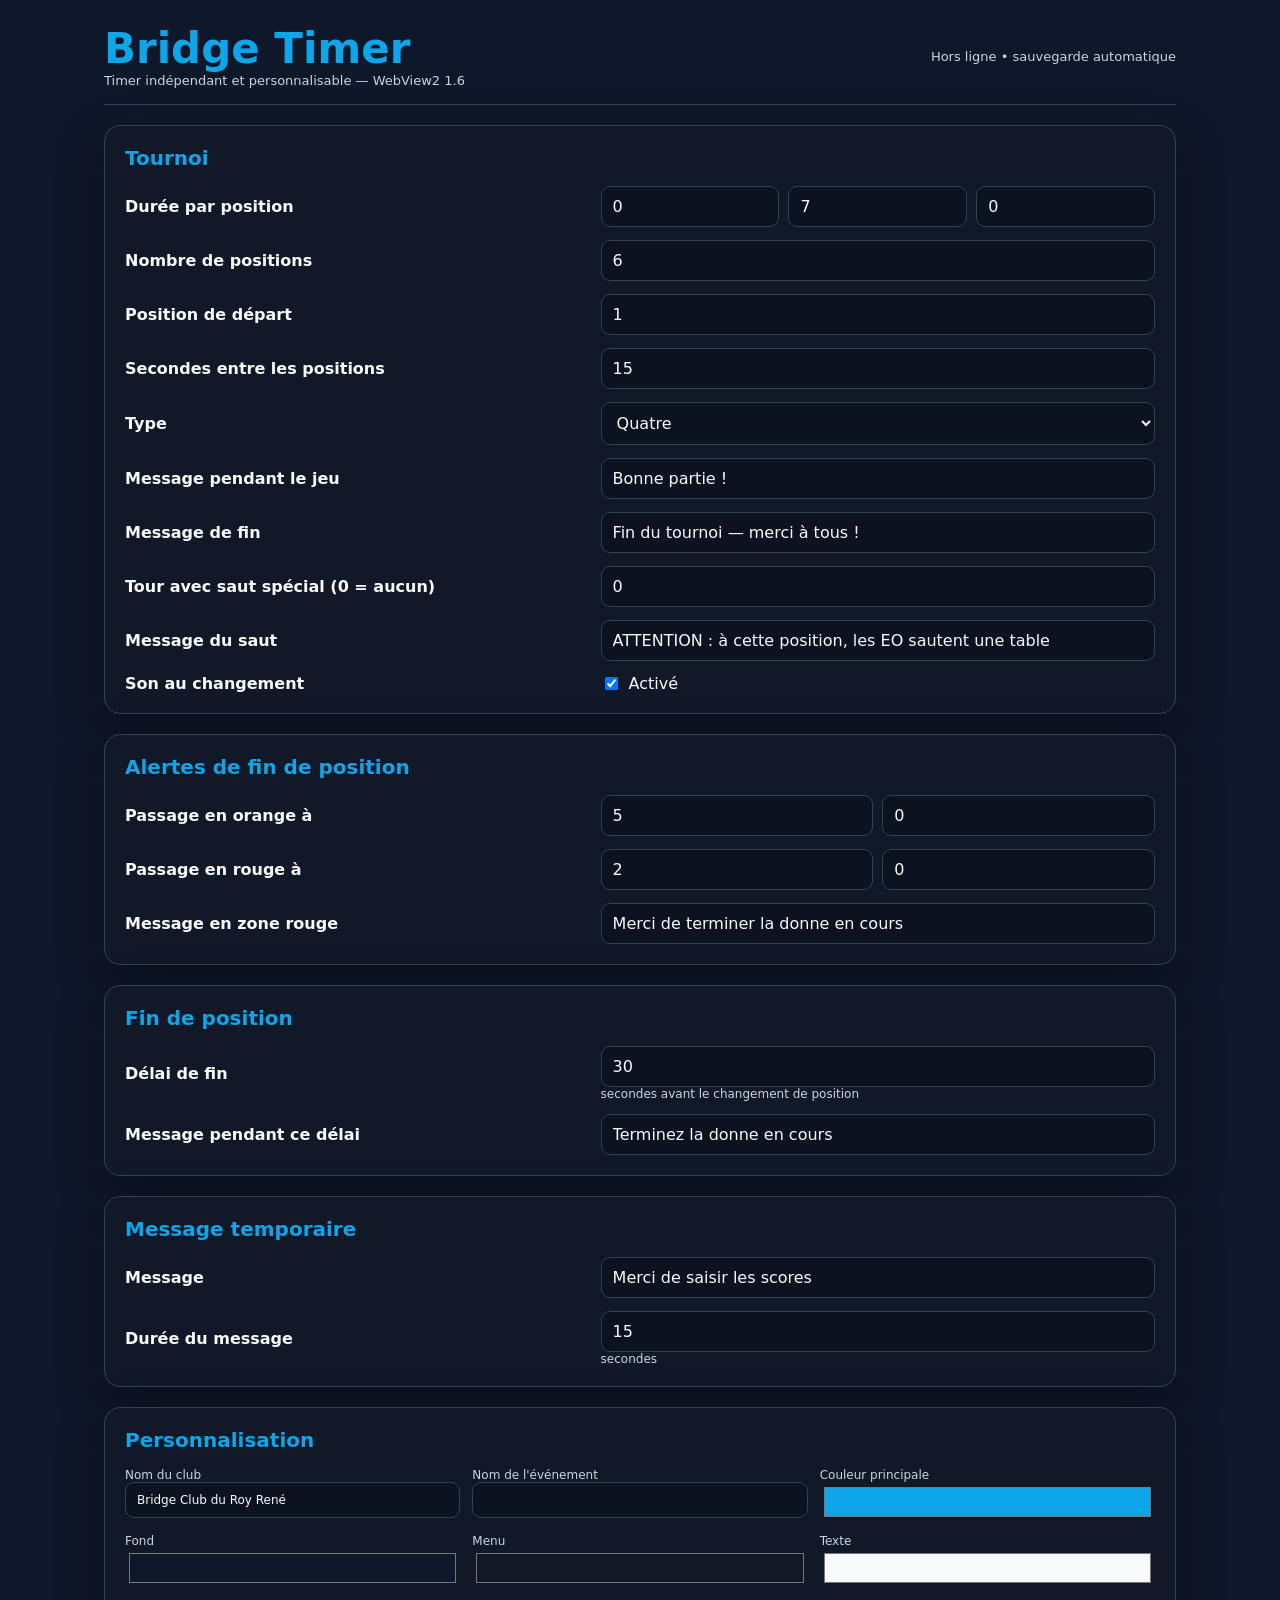
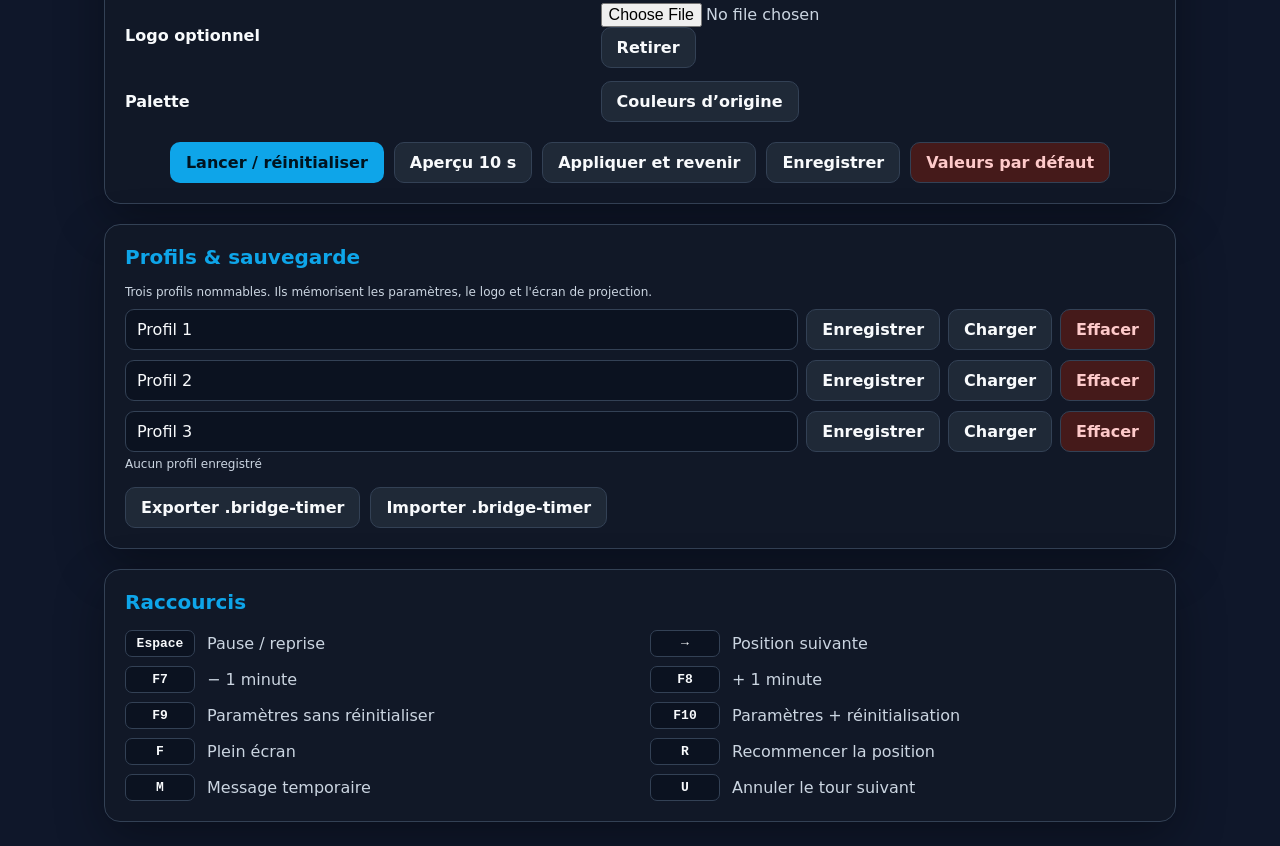
==== commit 6a9c8c4e: "feat: restore non destructive display preview" ====
--- a/bridgetimer-webview2/timer.html
+++ b/bridgetimer-webview2/timer.html
@@ -46,6 +46,10 @@
 #undoToast.on{opacity:1;pointer-events:auto;transform:translateX(-50%) translateY(0)}
 #undoToast button{padding:7px 11px}
 
+body.preview .controls{display:none}
+body.preview #messageBtn{display:none}
+body.preview #settingsBtn{opacity:1!important;pointer-events:auto!important}
+
 body.fs #hint{display:none}
 body.fs .bottom{min-height:66px;padding:0 190px}
 body.fs .controls{position:absolute;left:50%;bottom:9px;transform:translateX(-50%) translateY(8px);margin:0;z-index:8;opacity:0;pointer-events:none;transition:opacity .18s,transform .18s}
@@ -66,7 +70,7 @@
 <body>
 <section id="settings">
 <div class="wrap">
-  <div class="head"><div><h1>Bridge Timer</h1><div class="sub">Timer indépendant et personnalisable — WebView2 1.5</div></div><div class="sub">Hors ligne • sauvegarde automatique</div></div>
+  <div class="head"><div><h1>Bridge Timer</h1><div class="sub">Timer indépendant et personnalisable — WebView2 1.6</div></div><div class="sub">Hors ligne • sauvegarde automatique</div></div>
 
   <div class="card"><h2>Tournoi</h2><div class="grid">
     <label>Durée par position</label><div class="row3"><input id="hours" type="number" min="0" value="0" title="heures"><input id="minutes" type="number" min="0" max="59" value="7" title="minutes"><input id="seconds" type="number" min="0" max="59" value="0" title="secondes"></div>
@@ -111,6 +115,7 @@
     </div>
     <div class="actions">
       <button id="fresh" class="btn primary">Lancer / réinitialiser</button>
+      <button id="preview" class="btn">Aperçu 10 s</button>
       <button id="apply" class="btn">Appliquer et revenir</button>
       <button id="save" class="btn">Enregistrer</button>
       <button id="defaults" class="btn danger">Valeurs par défaut</button>
@@ -168,7 +173,7 @@
 <script>
 const $=id=>document.getElementById(id), KEY="bridgeTimerV2.settings", LKEY="bridgeTimerV2.logo", STATEKEY="bridgeTimerV3.state", PROFILEKEY="bridgeTimerWebView2.profiles";
 const def={hours:0,minutes:7,seconds:0,positions:6,startPosition:1,between:15,mode:"4",mainMessage:"Bonne partie !",endMessage:"Fin du tournoi — merci à tous !",jumpRound:0,jumpMessage:"ATTENTION : à cette position, les EO sautent une table",sound:true,warnMinutes:5,warnSeconds:0,dangerMinutes:2,dangerSeconds:0,dangerMessage:"Merci de terminer la donne en cours",finishSec:30,finishMessage:"Terminez la donne en cours",quickMessage:"Merci de saisir les scores",quickMessageSecs:15,projectionMonitor:1,clubName:"Bridge Club du Roy René",eventName:"",accent:"#0ea5e9",background:"#0f172a",menu:"#111827",text:"#f8fafc"};
-let s={...def},logoData="",profiles=[],st={pos:1,phase:"round",remaining:420,running:false,endAt:null,interval:null,started:false};let wakeLock=null,resumeAfterSettings=false,undoState=null,undoTimer=null,controlsTimer=null,tempMessageUntil=0,tempMessageTimer=null;
+let s={...def},logoData="",profiles=[],st={pos:1,phase:"round",remaining:420,running:false,endAt:null,interval:null,started:false};let wakeLock=null,resumeAfterSettings=false,undoState=null,undoTimer=null,controlsTimer=null,tempMessageUntil=0,tempMessageTimer=null,previewMode=false,previewSavedState=null,previewTimer=null;
 const clamp=(n,a,b)=>Math.max(a,Math.min(b,n)), val=id=>Number($(id).value||0);
 function duration(){return s.hours*3600+s.minutes*60+s.seconds}
 function warnThreshold(){return Math.max(0,(Number(s.warnMinutes)||0)*60+(Number(s.warnSeconds)||0))}
@@ -183,6 +188,7 @@
  return {pos:st.pos,phase:st.phase,remaining:Math.max(0,st.remaining),running:!!st.running,started:!!st.started,savedAt:Date.now()};
 }
 function persistState(){
+ if(previewMode)return;
  if(!st.started){localStorage.removeItem(STATEKEY);return}
  try{localStorage.setItem(STATEKEY,JSON.stringify(stateSnapshot()))}catch(e){}
 }
@@ -353,6 +359,29 @@
 }
 document.addEventListener("visibilitychange",()=>{if(document.visibilityState==="visible"&&st.running)acquireWakeLock()});
 
+function startPreview(){
+ read();save();
+ clearTempMessage();
+ previewSavedState={...st,interval:null,endAt:null};
+ previewMode=true;
+ document.body.classList.add("preview");
+ const p=Math.max(1,Math.min(3,s.positions));
+ st={pos:p,phase:"round",remaining:duration(),running:false,endAt:null,interval:null,started:true};
+ $("settingsBtn").textContent="Retour";
+ showTimer();render();
+ clearTimeout(previewTimer);
+ previewTimer=setTimeout(endPreview,10000)
+}
+function endPreview(){
+ if(!previewMode)return;
+ clearTimeout(previewTimer);previewTimer=null;
+ previewMode=false;document.body.classList.remove("preview");
+ if(previewSavedState)st={...previewSavedState};
+ previewSavedState=null;
+ $("settingsBtn").textContent="Paramètres";
+ $("timer").classList.add("hidden");$("settings").classList.remove("hidden");
+ fill()
+}
 function showTimer(){$("settings").classList.add("hidden");$("timer").classList.remove("hidden");render()}
 function showSettings(reset=false){
  resumeAfterSettings=!reset&&st.running;
@@ -447,9 +476,10 @@
  else if(st.phase==="finish"){t.classList.add("dangerState");$("status").textContent="FIN DE POSITION";$("msg").textContent=s.finishMessage||"Terminez la donne en cours";$("submsg").textContent=st.pos>=s.positions?"Fin du tournoi à suivre":"Changement de position à suivre";total=s.finishSec}
  else if(st.phase==="break"){t.classList.add("breakState");$("status").textContent="CHANGEMENT DE POSITION";$("msg").textContent="Changez de table";$("submsg").textContent=`Prochaine position : ${st.pos+1}`;total=s.between;if(s.jumpRound&&st.pos+1===s.jumpRound){$("alert").className="on";$("alert").textContent=s.jumpMessage}}
  else{t.classList.add("endState");$("status").textContent="TERMINÉ";$("round").textContent="TOURNOI TERMINÉ";$("msg").textContent=s.endMessage;$("submsg").textContent="";$("clock").textContent="00:00";$("pause").textContent="Terminé";total=0}
+ if(previewMode){$("status").textContent="APERÇU D’AFFICHAGE • retour automatique dans 10 s";$("round").textContent=`APERÇU • TOUR ${st.pos} sur ${s.positions}`;}
  if(tempMessageActive()&&st.phase!=="ended"){const left=Math.max(0,Math.ceil((tempMessageUntil-Date.now())/1000));$("msg").textContent=s.quickMessage||"Merci de saisir les scores";$("submsg").textContent=`Message temporaire • ${left} s`;$("alert").className="";$("alert").textContent=""}
  $("bar").style.width=(total?clamp(st.remaining/total*100,0,100):0)+"%";
- const paused=st.started&&!st.running&&st.phase!=="ended"&&!$("timer").classList.contains("hidden");
+ const paused=st.started&&!st.running&&st.phase!=="ended"&&!previewMode&&!$("timer").classList.contains("hidden");
  $("pauseOverlay").classList.toggle("on",paused)
 }
 async function syncNativeMonitor(){
@@ -498,7 +528,7 @@
  if(on){clearTimeout(controlsTimer);controlsTimer=setTimeout(()=>document.body.classList.remove("showControls"),3500)}
  else document.body.classList.remove("showControls")
 })
-$("fresh").onclick=fresh;$("apply").onclick=apply;$("save").onclick=()=>{save();alert("Paramètres enregistrés.")};$("defaults").onclick=()=>{if(confirm("Revenir aux valeurs par défaut ?")){s={...def};logoData="";localStorage.removeItem(LKEY);fill();save();syncNativeMonitor()}}
+$("fresh").onclick=fresh;$("preview").onclick=startPreview;$("apply").onclick=apply;$("save").onclick=()=>{save();alert("Paramètres enregistrés.")};$("defaults").onclick=()=>{if(confirm("Revenir aux valeurs par défaut ?")){s={...def};logoData="";localStorage.removeItem(LKEY);fill();save();syncNativeMonitor()}}
 for(let i=0;i<3;i++){
  $("profileSave"+i).onclick=()=>saveProfile(i);
  $("profileLoad"+i).onclick=()=>loadProfile(i);
@@ -508,11 +538,13 @@
 $("resetColors").onclick=resetOriginalColors;
 $("exportConfig").onclick=exportConfiguration;
 $("importConfig").onclick=importConfiguration;
-$("messageBtn").onclick=showTempMessage;$("screenBtn").onclick=cycleNativeMonitor;$("settingsBtn").onclick=()=>showSettings(false);$("fsBtn").onclick=fs;$("pause").onclick=toggle;$("minus").onclick=()=>adjust(-60);$("plus").onclick=()=>adjust(60);$("next").onclick=next;$("resetRound").onclick=resetRound;$("undoBtn").onclick=undoNext;
+$("messageBtn").onclick=showTempMessage;$("screenBtn").onclick=cycleNativeMonitor;$("settingsBtn").onclick=()=>previewMode?endPreview():showSettings(false);$("fsBtn").onclick=fs;$("pause").onclick=toggle;$("minus").onclick=()=>adjust(-60);$("plus").onclick=()=>adjust(60);$("next").onclick=next;$("resetRound").onclick=resetRound;$("undoBtn").onclick=undoNext;
 $("logoInput").onchange=e=>{let f=e.target.files?.[0];if(!f)return;if(f.size>2000000)return alert("Choisis une image de moins de 2 Mo.");let r=new FileReader();r.onload=()=>{logoData=r.result;try{localStorage.setItem(LKEY,logoData)}catch(e){alert("Logo trop volumineux pour être mémorisé.")}theme()};r.readAsDataURL(f)}
 $("removeLogo").onclick=()=>{logoData="";localStorage.removeItem(LKEY);$("logoInput").value="";theme()}
 ["clubName","eventName","accent","background"].forEach(id=>$(id).oninput=()=>{read();render()})
 document.addEventListener("keydown",e=>{
+ if(previewMode&&e.key==="Escape"){e.preventDefault();endPreview();return}
+ if(previewMode&&e.key!=="f"&&e.key!=="F"&&e.key!=="F11"){return}
  let tag=(document.activeElement?.tagName||"").toLowerCase(),edit=["input","select","textarea"].includes(tag);
  if(edit&&!["F7","F8","F9","F10"].includes(e.key))return;
  let tv=!$("timer").classList.contains("hidden");
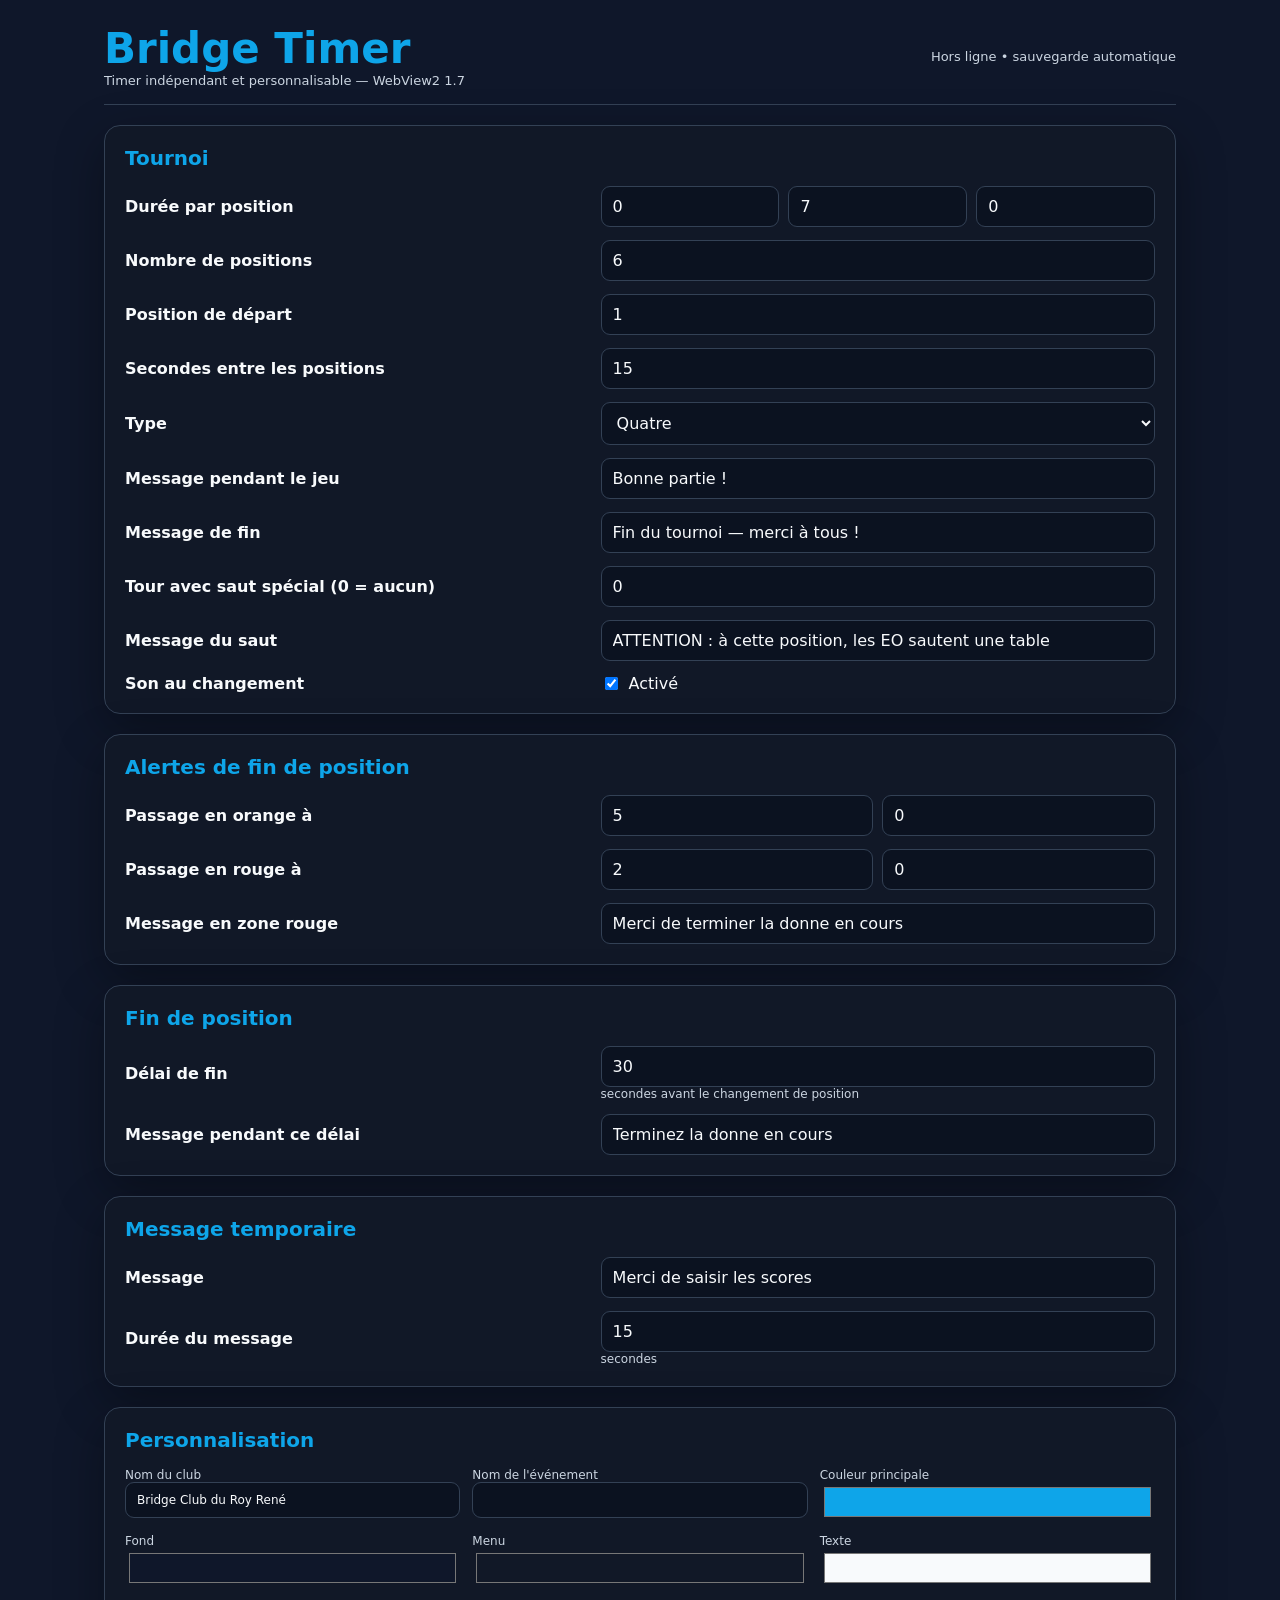
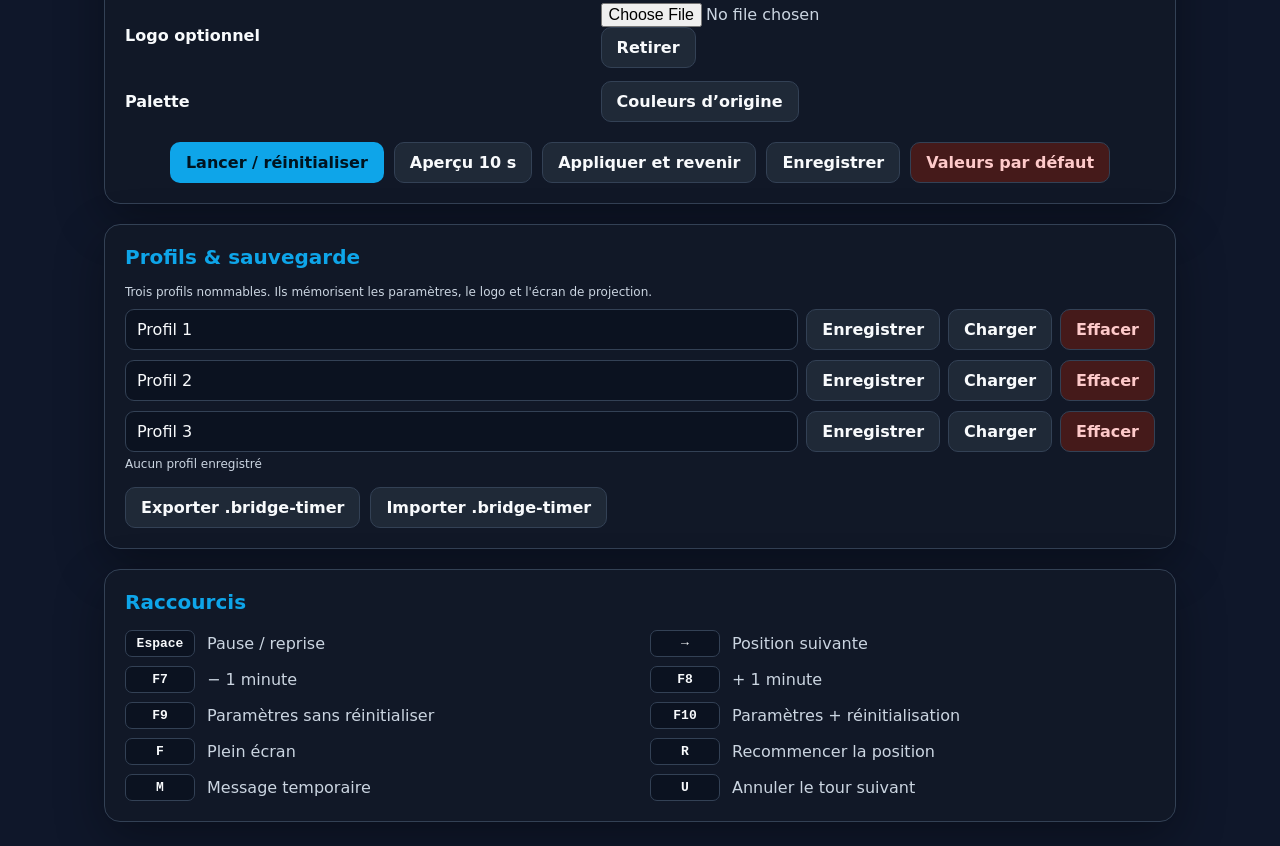
==== commit c4d6c3c5: "feat: restore desktop autosave and window hardening" ====
--- a/bridgetimer-webview2/timer.html
+++ b/bridgetimer-webview2/timer.html
@@ -70,7 +70,7 @@
 <body>
 <section id="settings">
 <div class="wrap">
-  <div class="head"><div><h1>Bridge Timer</h1><div class="sub">Timer indépendant et personnalisable — WebView2 1.6</div></div><div class="sub">Hors ligne • sauvegarde automatique</div></div>
+  <div class="head"><div><h1>Bridge Timer</h1><div class="sub">Timer indépendant et personnalisable — WebView2 1.7</div></div><div class="sub">Hors ligne • sauvegarde automatique</div></div>
 
   <div class="card"><h2>Tournoi</h2><div class="grid">
     <label>Durée par position</label><div class="row3"><input id="hours" type="number" min="0" value="0" title="heures"><input id="minutes" type="number" min="0" max="59" value="7" title="minutes"><input id="seconds" type="number" min="0" max="59" value="0" title="secondes"></div>
@@ -173,7 +173,7 @@
 <script>
 const $=id=>document.getElementById(id), KEY="bridgeTimerV2.settings", LKEY="bridgeTimerV2.logo", STATEKEY="bridgeTimerV3.state", PROFILEKEY="bridgeTimerWebView2.profiles";
 const def={hours:0,minutes:7,seconds:0,positions:6,startPosition:1,between:15,mode:"4",mainMessage:"Bonne partie !",endMessage:"Fin du tournoi — merci à tous !",jumpRound:0,jumpMessage:"ATTENTION : à cette position, les EO sautent une table",sound:true,warnMinutes:5,warnSeconds:0,dangerMinutes:2,dangerSeconds:0,dangerMessage:"Merci de terminer la donne en cours",finishSec:30,finishMessage:"Terminez la donne en cours",quickMessage:"Merci de saisir les scores",quickMessageSecs:15,projectionMonitor:1,clubName:"Bridge Club du Roy René",eventName:"",accent:"#0ea5e9",background:"#0f172a",menu:"#111827",text:"#f8fafc"};
-let s={...def},logoData="",profiles=[],st={pos:1,phase:"round",remaining:420,running:false,endAt:null,interval:null,started:false};let wakeLock=null,resumeAfterSettings=false,undoState=null,undoTimer=null,controlsTimer=null,tempMessageUntil=0,tempMessageTimer=null,previewMode=false,previewSavedState=null,previewTimer=null;
+let s={...def},logoData="",profiles=[],st={pos:1,phase:"round",remaining:420,running:false,endAt:null,interval:null,started:false};let wakeLock=null,resumeAfterSettings=false,undoState=null,undoTimer=null,controlsTimer=null,tempMessageUntil=0,tempMessageTimer=null,previewMode=false,previewSavedState=null,previewTimer=null,autosaveTimer=null;
 const clamp=(n,a,b)=>Math.max(a,Math.min(b,n)), val=id=>Number($(id).value||0);
 function duration(){return s.hours*3600+s.minutes*60+s.seconds}
 function warnThreshold(){return Math.max(0,(Number(s.warnMinutes)||0)*60+(Number(s.warnSeconds)||0))}
@@ -264,6 +264,10 @@
 function save(){read();localStorage.setItem(KEY,JSON.stringify(s))}
 function load(){try{let x=JSON.parse(localStorage.getItem(KEY)||"null");if(x)s={...def,...x}}catch(e){}logoData=localStorage.getItem(LKEY)||"";fill()}
 
+function scheduleAutosave(){
+ clearTimeout(autosaveTimer);
+ autosaveTimer=setTimeout(()=>{if(!$("settings").classList.contains("hidden"))save()},450)
+}
 function resetOriginalColors(){
  s.accent=def.accent;s.background=def.background;s.menu=def.menu;s.text=def.text;
  fill();save()
@@ -535,6 +539,11 @@
  $("profileClear"+i).onclick=()=>clearProfile(i);
  $("profileName"+i).onchange=()=>renameProfile(i)
 }
+document.querySelectorAll("#settings input:not([type=file]),#settings select").forEach(el=>{
+ if(el.id&&el.id.startsWith("profileName"))return;
+ el.addEventListener("input",scheduleAutosave);
+ el.addEventListener("change",scheduleAutosave)
+});
 $("resetColors").onclick=resetOriginalColors;
 $("exportConfig").onclick=exportConfiguration;
 $("importConfig").onclick=importConfiguration;
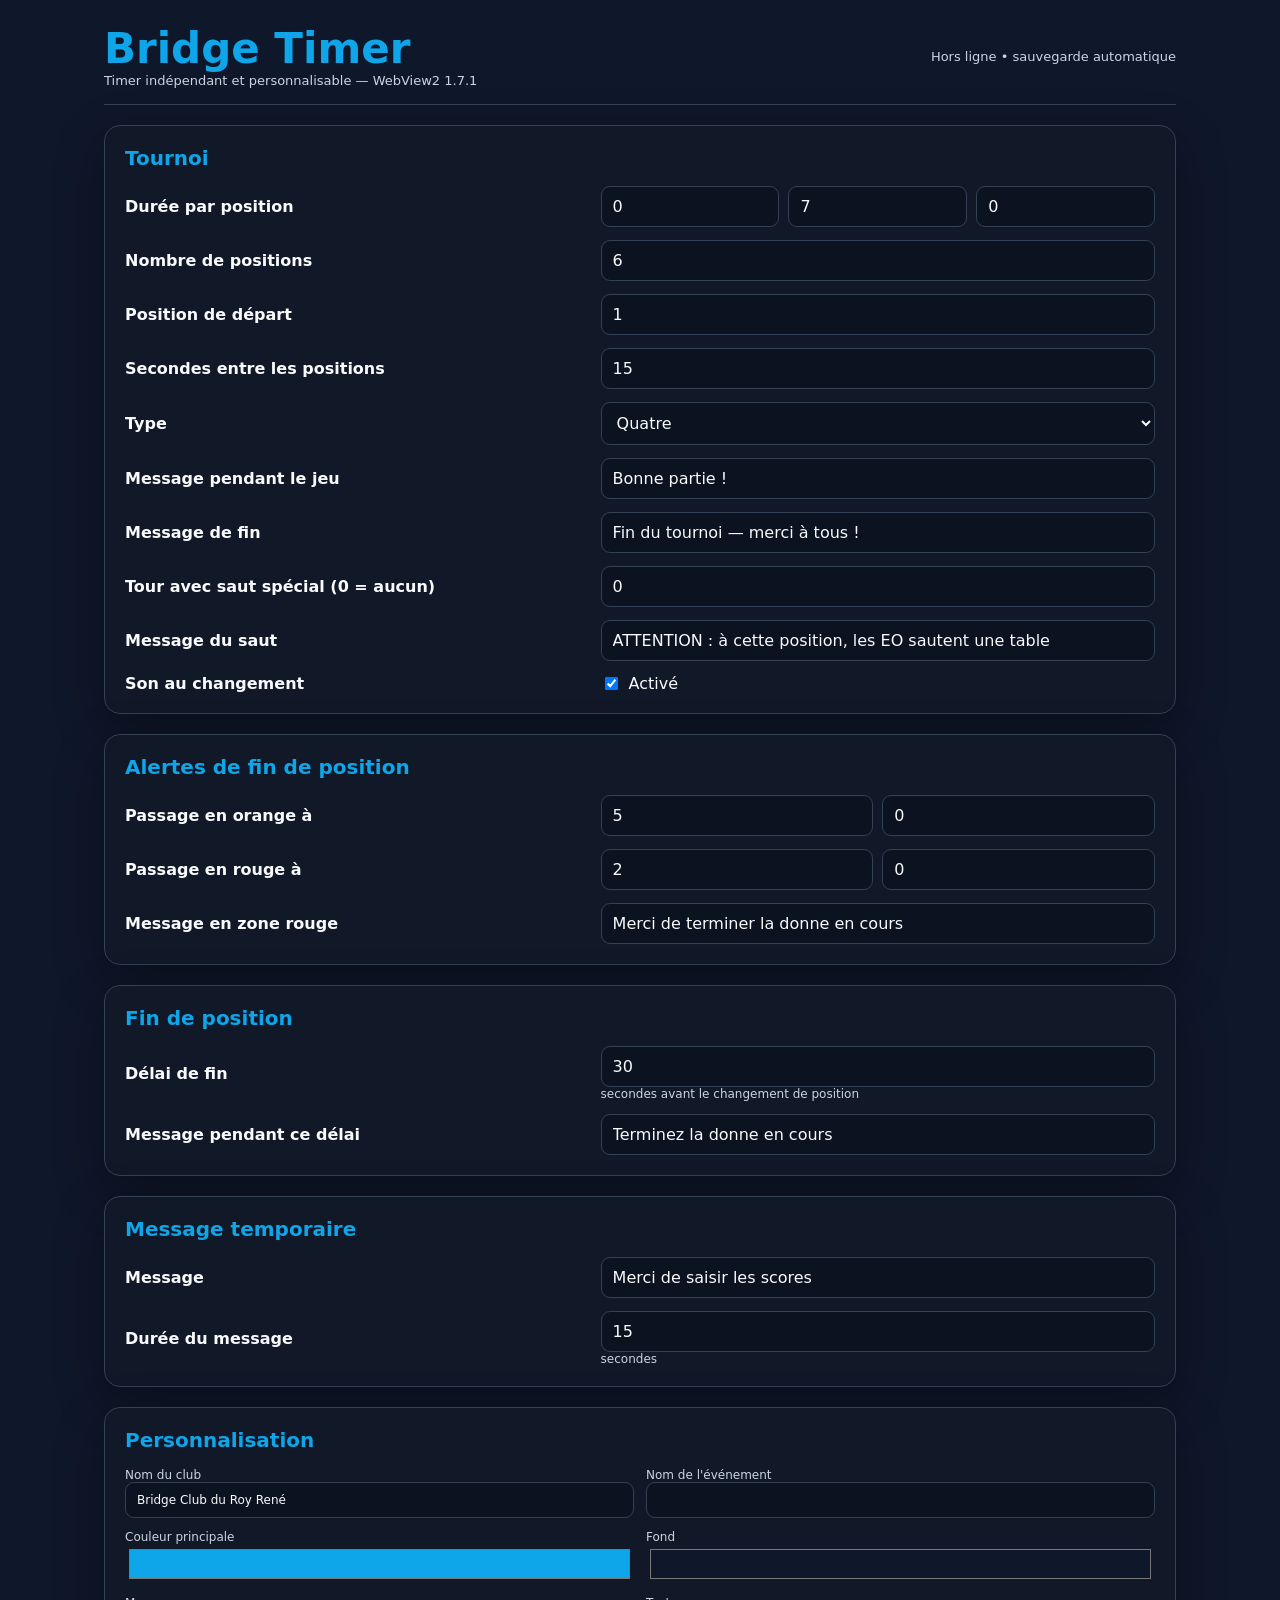
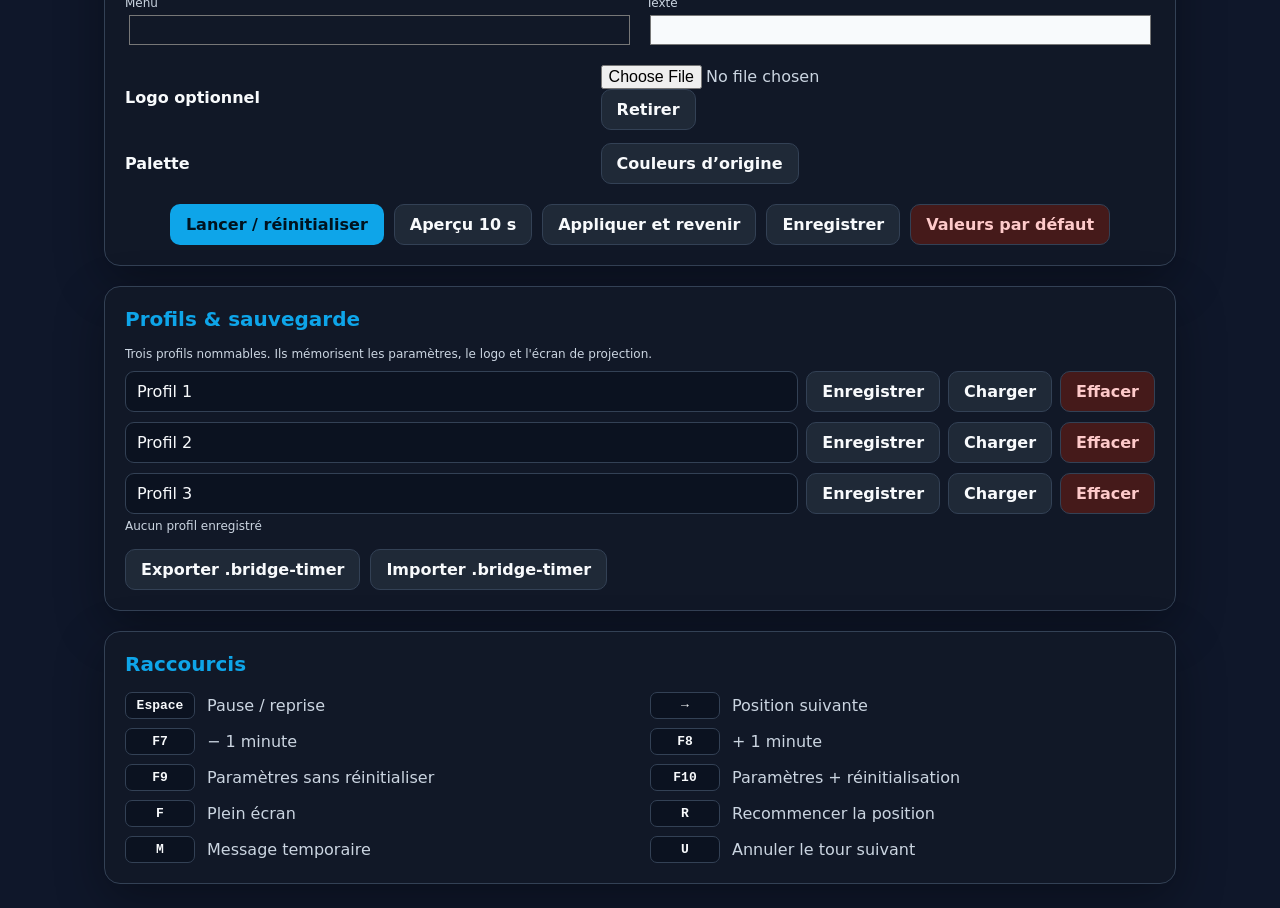
==== commit 9bfac15f: "fix: show all four color inputs and darken title before first paint" ====
--- a/bridgetimer-webview2/timer.html
+++ b/bridgetimer-webview2/timer.html
@@ -17,7 +17,8 @@
 input[type=number],input[type=text],select{width:100%;padding:10px 11px;border-radius:9px;border:1px solid var(--line);background:var(--field);color:var(--text)}
 input[type=color]{width:100%;height:40px;border:0;background:transparent}input[type=file]{width:100%;color:var(--muted)}
 .check{display:flex;align-items:center;gap:8px}.small{font-size:12px;color:var(--muted)}
-.custom{display:grid;grid-template-columns:repeat(3,1fr);gap:12px}.custom label{font-size:12px;color:var(--muted)}
+.custom{display:grid;grid-template-columns:repeat(2,1fr);gap:12px}.custom label{font-size:12px;color:var(--muted)}
+.colorGrid{display:grid;grid-template-columns:repeat(2,minmax(0,1fr));gap:12px;margin-top:12px}.colorGrid label{font-size:12px;color:var(--muted)}
 .actions,.controls{display:flex;justify-content:center;gap:10px;flex-wrap:wrap;margin-top:20px}
 .btn{border:1px solid var(--line);border-radius:10px;padding:10px 15px;background:var(--button);color:var(--text);font-weight:800}.btn.primary{background:var(--accent);color:#00131f;border-color:transparent}.btn.danger{background:#451a1a;color:#fecaca}
 .shortcuts{display:grid;grid-template-columns:1fr 1fr;gap:9px 20px}.shortcut{display:flex;gap:12px;align-items:center;color:var(--muted)}kbd{min-width:70px;text-align:center;padding:5px;border:1px solid var(--line);border-radius:7px;background:var(--field);color:var(--text);font-weight:900}
@@ -70,7 +71,7 @@
 <body>
 <section id="settings">
 <div class="wrap">
-  <div class="head"><div><h1>Bridge Timer</h1><div class="sub">Timer indépendant et personnalisable — WebView2 1.7</div></div><div class="sub">Hors ligne • sauvegarde automatique</div></div>
+  <div class="head"><div><h1>Bridge Timer</h1><div class="sub">Timer indépendant et personnalisable — WebView2 1.7.1</div></div><div class="sub">Hors ligne • sauvegarde automatique</div></div>
 
   <div class="card"><h2>Tournoi</h2><div class="grid">
     <label>Durée par position</label><div class="row3"><input id="hours" type="number" min="0" value="0" title="heures"><input id="minutes" type="number" min="0" max="59" value="7" title="minutes"><input id="seconds" type="number" min="0" max="59" value="0" title="secondes"></div>
@@ -105,6 +106,8 @@
     <div class="custom">
       <label>Nom du club<input id="clubName" type="text" value="Bridge Club du Roy René"></label>
       <label>Nom de l'événement<input id="eventName" type="text" value=""></label>
+    </div>
+    <div class="colorGrid">
       <label>Couleur principale<input id="accent" type="color" value="#0ea5e9"></label>
       <label>Fond<input id="background" type="color" value="#0f172a"></label>
       <label>Menu<input id="menu" type="color" value="#111827"></label>
@@ -550,7 +553,7 @@
 $("messageBtn").onclick=showTempMessage;$("screenBtn").onclick=cycleNativeMonitor;$("settingsBtn").onclick=()=>previewMode?endPreview():showSettings(false);$("fsBtn").onclick=fs;$("pause").onclick=toggle;$("minus").onclick=()=>adjust(-60);$("plus").onclick=()=>adjust(60);$("next").onclick=next;$("resetRound").onclick=resetRound;$("undoBtn").onclick=undoNext;
 $("logoInput").onchange=e=>{let f=e.target.files?.[0];if(!f)return;if(f.size>2000000)return alert("Choisis une image de moins de 2 Mo.");let r=new FileReader();r.onload=()=>{logoData=r.result;try{localStorage.setItem(LKEY,logoData)}catch(e){alert("Logo trop volumineux pour être mémorisé.")}theme()};r.readAsDataURL(f)}
 $("removeLogo").onclick=()=>{logoData="";localStorage.removeItem(LKEY);$("logoInput").value="";theme()}
-["clubName","eventName","accent","background"].forEach(id=>$(id).oninput=()=>{read();render()})
+["clubName","eventName","accent","background","menu","text"].forEach(id=>$(id).oninput=()=>{read();render()})
 document.addEventListener("keydown",e=>{
  if(previewMode&&e.key==="Escape"){e.preventDefault();endPreview();return}
  if(previewMode&&e.key!=="f"&&e.key!=="F"&&e.key!=="F11"){return}
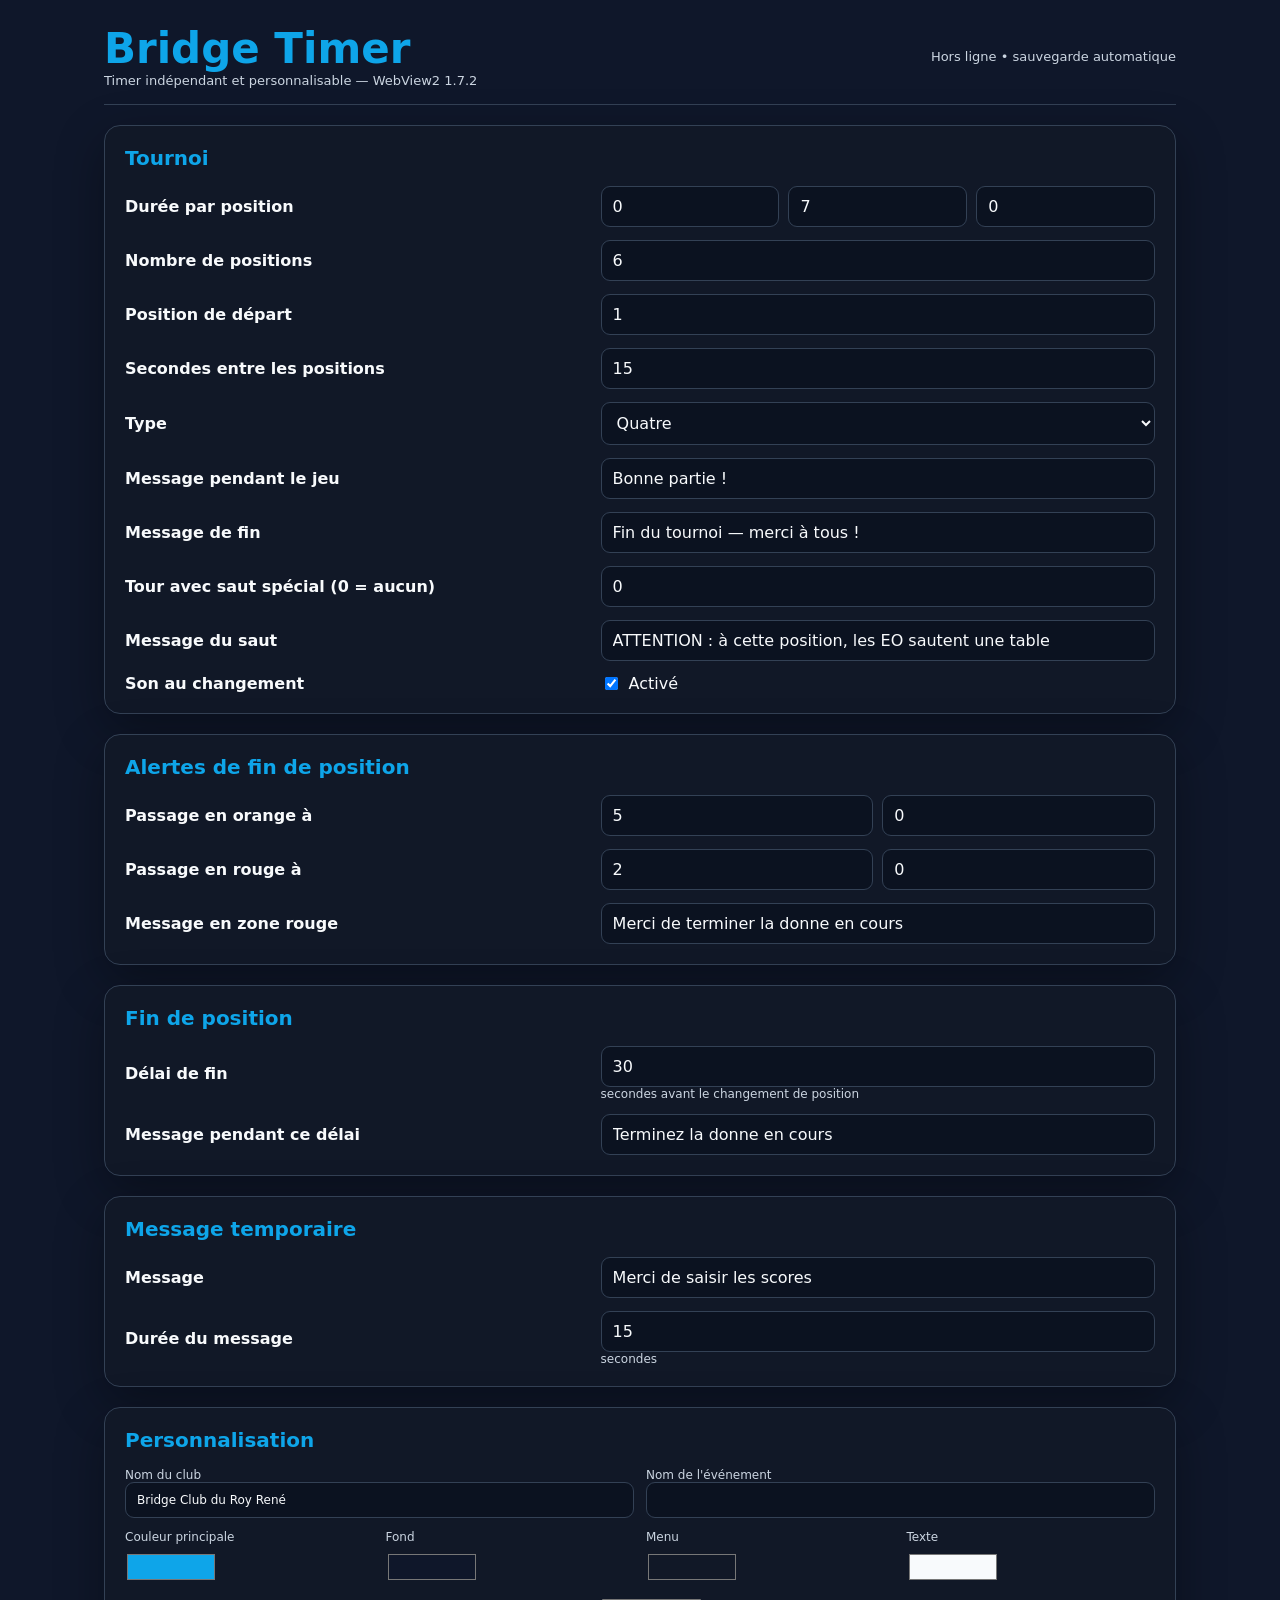
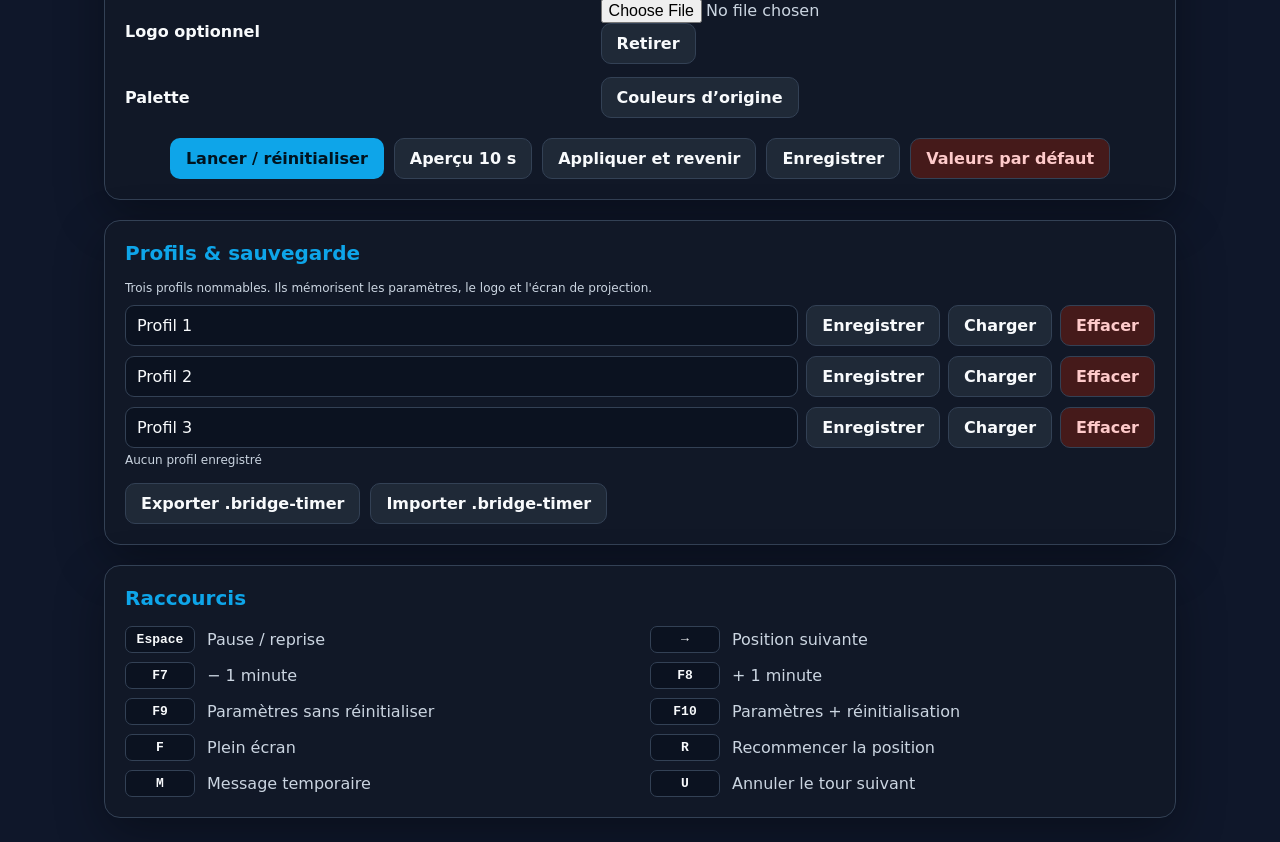
==== commit b58fbe75: "ui: compact four color selectors on one row" ====
--- a/bridgetimer-webview2/timer.html
+++ b/bridgetimer-webview2/timer.html
@@ -18,7 +18,7 @@
 input[type=color]{width:100%;height:40px;border:0;background:transparent}input[type=file]{width:100%;color:var(--muted)}
 .check{display:flex;align-items:center;gap:8px}.small{font-size:12px;color:var(--muted)}
 .custom{display:grid;grid-template-columns:repeat(2,1fr);gap:12px}.custom label{font-size:12px;color:var(--muted)}
-.colorGrid{display:grid;grid-template-columns:repeat(2,minmax(0,1fr));gap:12px;margin-top:12px}.colorGrid label{font-size:12px;color:var(--muted)}
+.colorGrid{display:grid;grid-template-columns:repeat(4,minmax(120px,1fr));gap:12px;margin-top:12px;align-items:end}.colorGrid label{font-size:12px;color:var(--muted)}.colorGrid input[type=color]{width:92px;height:34px;display:block;margin-top:6px;padding:0;border:0;background:transparent}
 .actions,.controls{display:flex;justify-content:center;gap:10px;flex-wrap:wrap;margin-top:20px}
 .btn{border:1px solid var(--line);border-radius:10px;padding:10px 15px;background:var(--button);color:var(--text);font-weight:800}.btn.primary{background:var(--accent);color:#00131f;border-color:transparent}.btn.danger{background:#451a1a;color:#fecaca}
 .shortcuts{display:grid;grid-template-columns:1fr 1fr;gap:9px 20px}.shortcut{display:flex;gap:12px;align-items:center;color:var(--muted)}kbd{min-width:70px;text-align:center;padding:5px;border:1px solid var(--line);border-radius:7px;background:var(--field);color:var(--text);font-weight:900}
@@ -65,13 +65,15 @@
 .profileState{font-size:12px;color:var(--muted);margin-top:5px}
 .transferActions{display:flex;gap:10px;flex-wrap:wrap;margin-top:16px}
 @media(max-width:760px){.profileRow{grid-template-columns:1fr 1fr}.profileRow input{grid-column:1/-1}}
+@media(max-width:760px){.colorGrid{grid-template-columns:repeat(2,minmax(120px,1fr))}}
+@media(max-width:480px){.colorGrid{grid-template-columns:1fr}.colorGrid input[type=color]{width:82px}}
 @media(max-width:980px){.bottom{padding-left:120px;padding-right:120px}#localTime,#round{font-size:20px}}@media(max-width:760px){.wrap{padding:13px}.grid{grid-template-columns:1fr}.custom{grid-template-columns:1fr 1fr}.shortcuts{grid-template-columns:1fr}.top{grid-template-columns:1fr auto}.row3{grid-template-columns:repeat(3,1fr)}.bottom{padding:10px 12px 62px}.controls .btn{min-width:100px}#localTime{left:14px;bottom:16px;font-size:18px}#round{right:14px;bottom:16px;font-size:18px}}
 </style>
 </head>
 <body>
 <section id="settings">
 <div class="wrap">
-  <div class="head"><div><h1>Bridge Timer</h1><div class="sub">Timer indépendant et personnalisable — WebView2 1.7.1</div></div><div class="sub">Hors ligne • sauvegarde automatique</div></div>
+  <div class="head"><div><h1>Bridge Timer</h1><div class="sub">Timer indépendant et personnalisable — WebView2 1.7.2</div></div><div class="sub">Hors ligne • sauvegarde automatique</div></div>
 
   <div class="card"><h2>Tournoi</h2><div class="grid">
     <label>Durée par position</label><div class="row3"><input id="hours" type="number" min="0" value="0" title="heures"><input id="minutes" type="number" min="0" max="59" value="7" title="minutes"><input id="seconds" type="number" min="0" max="59" value="0" title="secondes"></div>
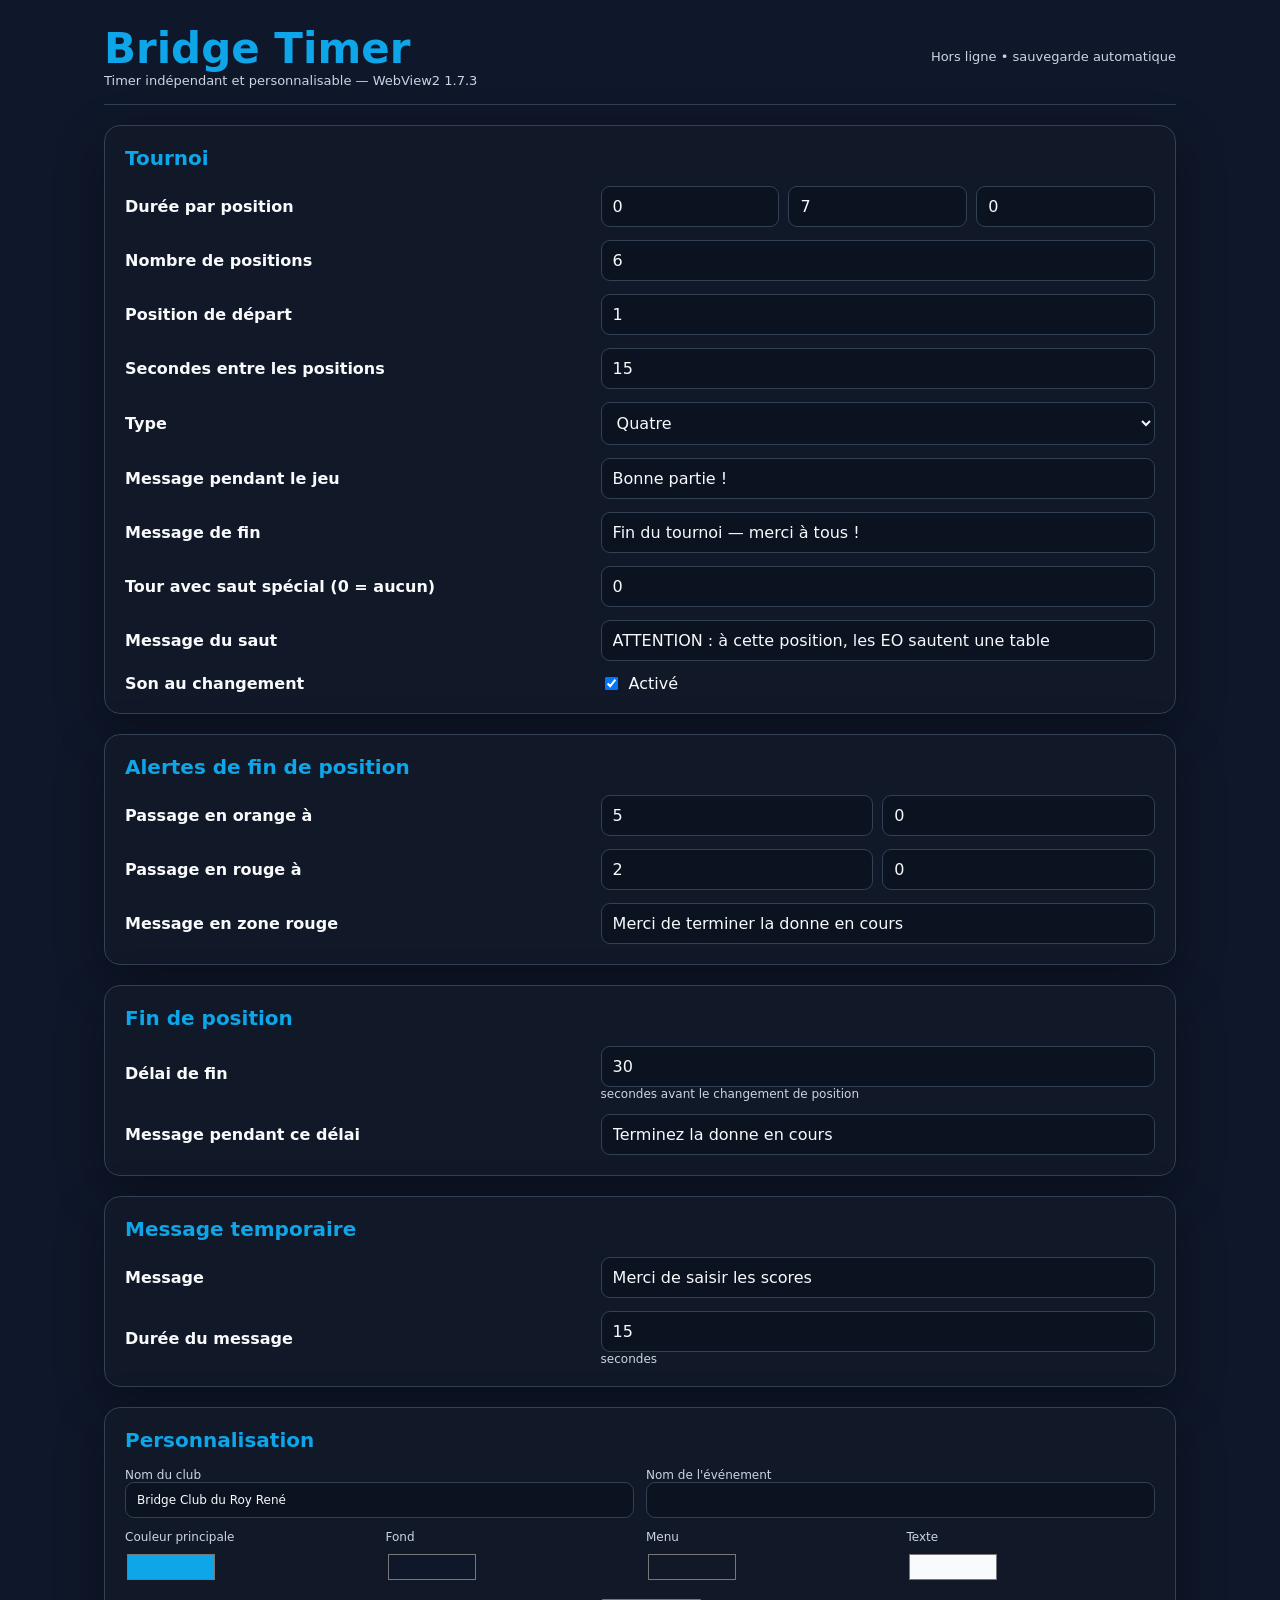
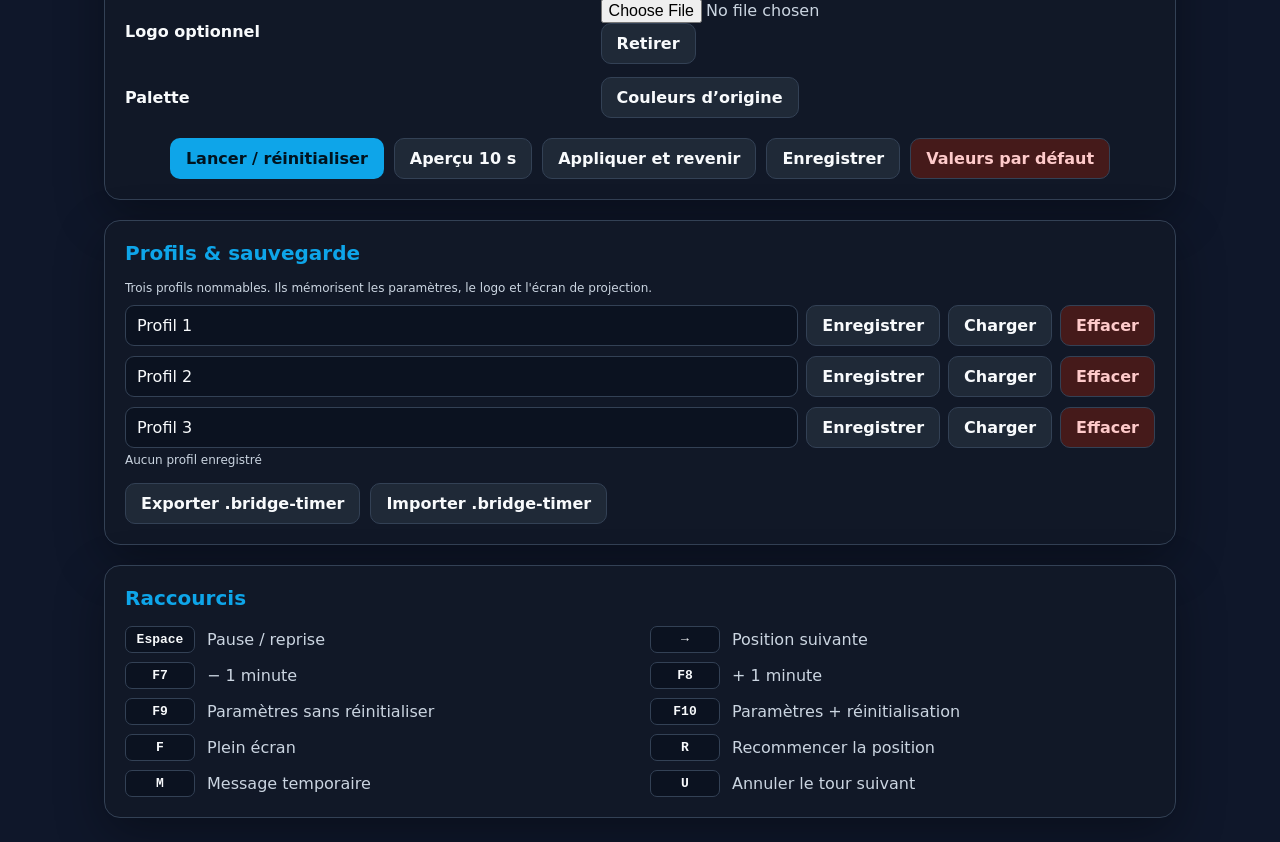
==== commit 0dc36253: "fix: enable per-monitor V2 DPI for crisp WebView2 rendering" ====
--- a/bridgetimer-webview2/timer.html
+++ b/bridgetimer-webview2/timer.html
@@ -73,7 +73,7 @@
 <body>
 <section id="settings">
 <div class="wrap">
-  <div class="head"><div><h1>Bridge Timer</h1><div class="sub">Timer indépendant et personnalisable — WebView2 1.7.2</div></div><div class="sub">Hors ligne • sauvegarde automatique</div></div>
+  <div class="head"><div><h1>Bridge Timer</h1><div class="sub">Timer indépendant et personnalisable — WebView2 1.7.3</div></div><div class="sub">Hors ligne • sauvegarde automatique</div></div>
 
   <div class="card"><h2>Tournoi</h2><div class="grid">
     <label>Durée par position</label><div class="row3"><input id="hours" type="number" min="0" value="0" title="heures"><input id="minutes" type="number" min="0" max="59" value="7" title="minutes"><input id="seconds" type="number" min="0" max="59" value="0" title="secondes"></div>
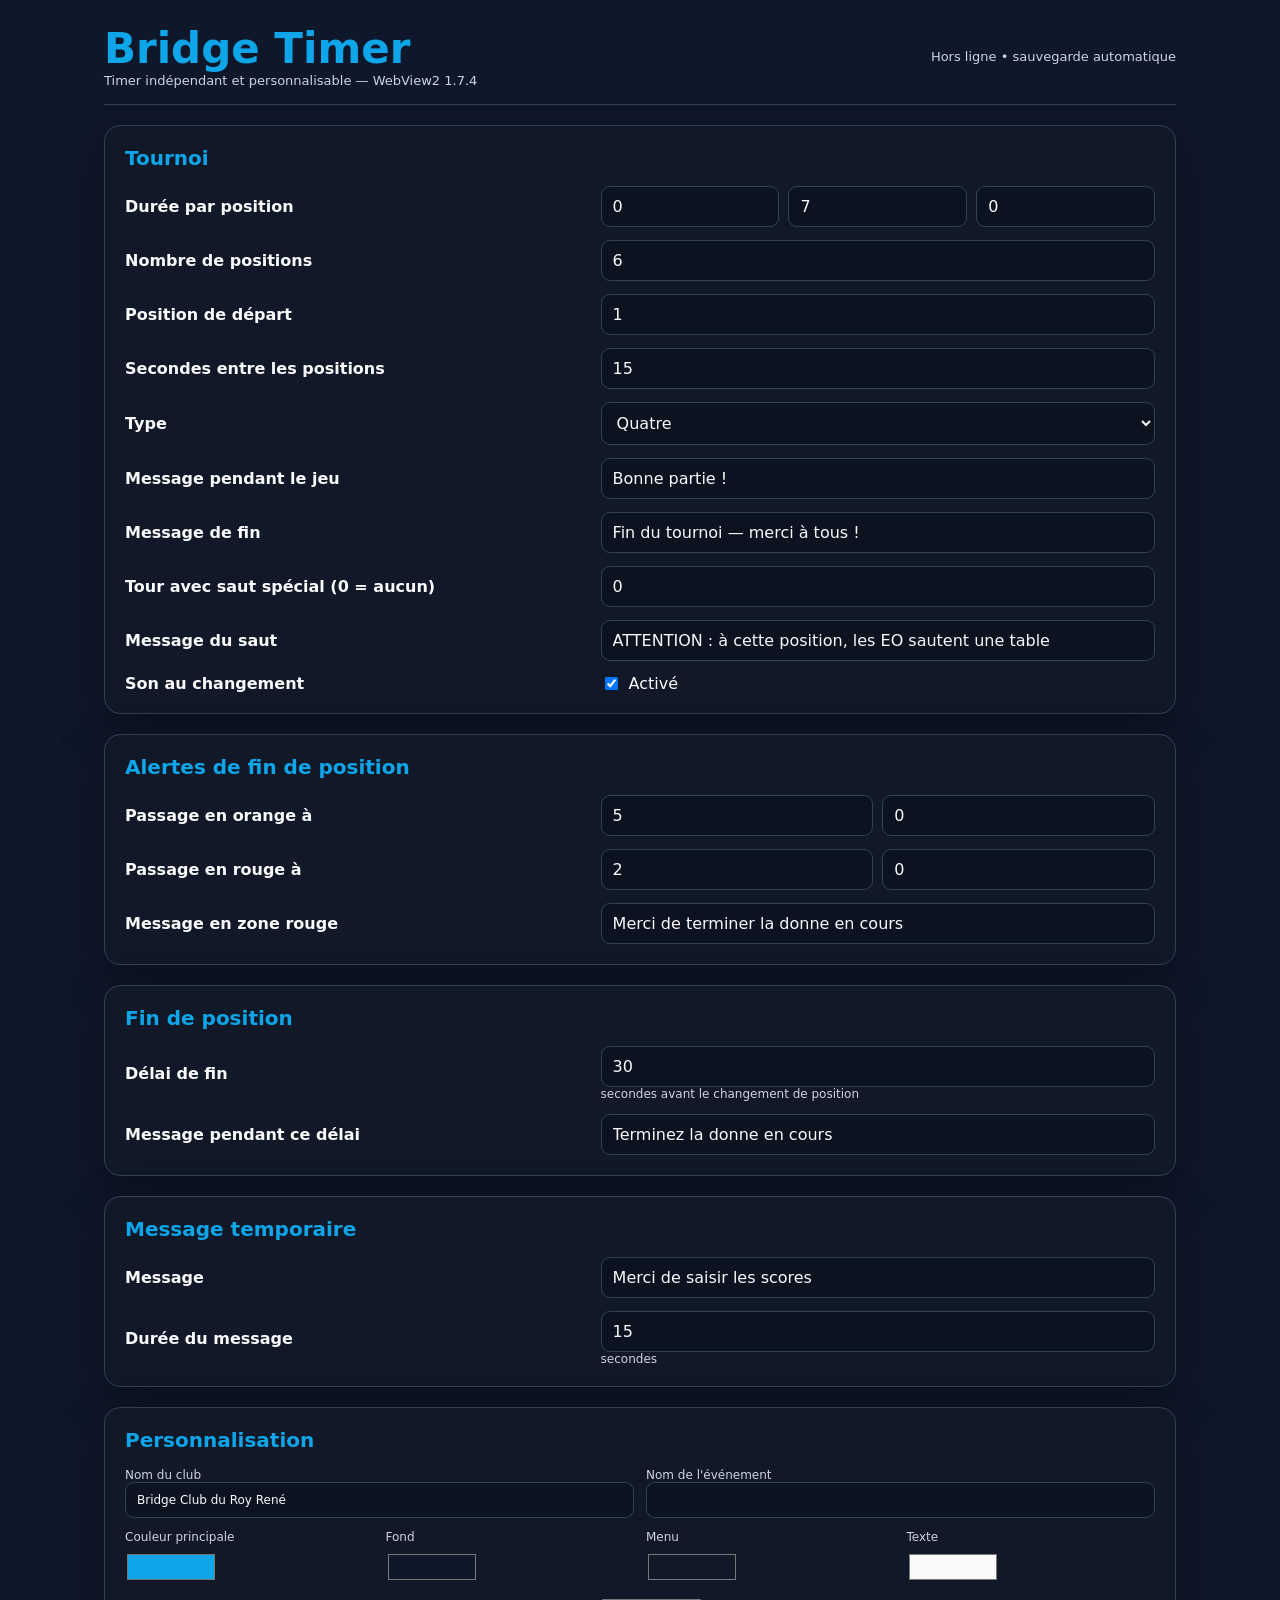
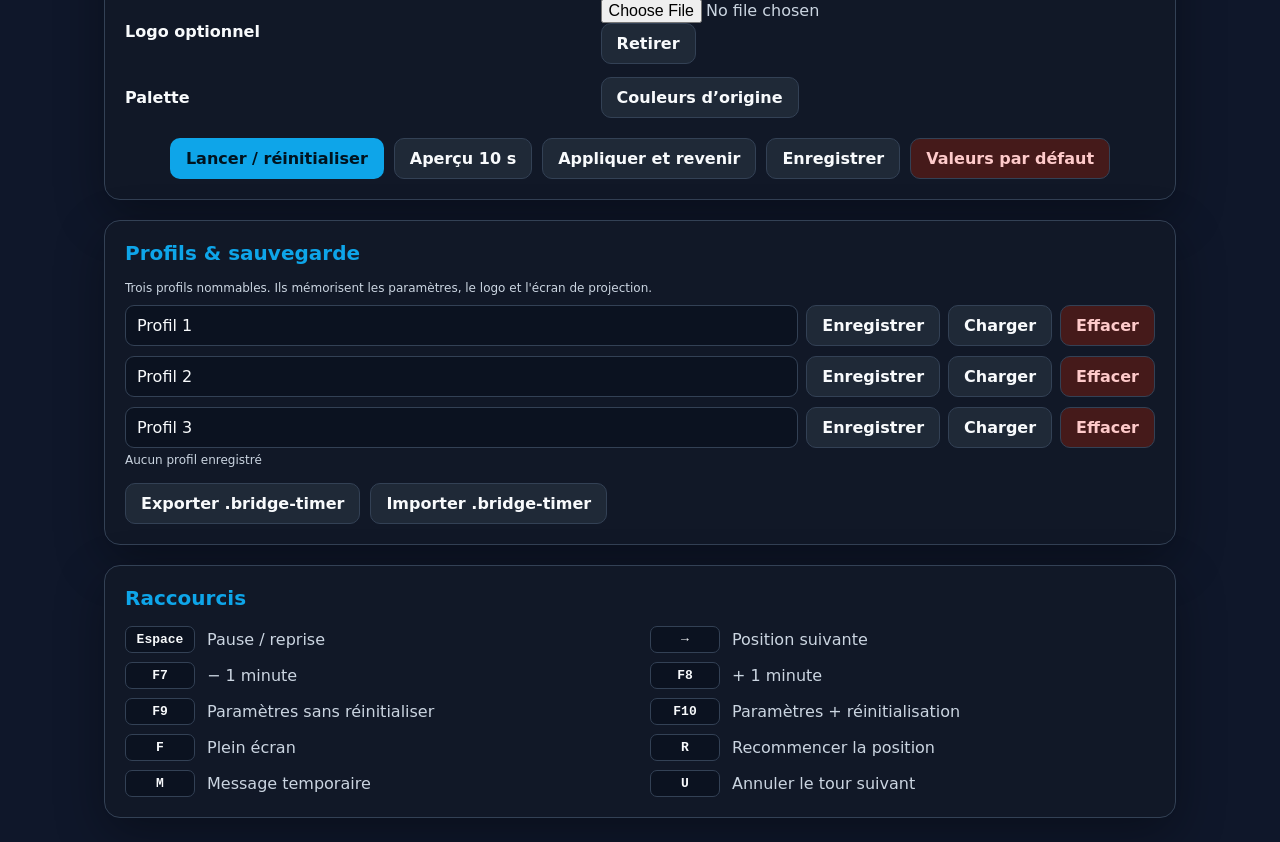
==== commit ccb2f53b: "build: add Windows metadata and manifest" ====
--- a/bridgetimer-webview2/timer.html
+++ b/bridgetimer-webview2/timer.html
@@ -73,7 +73,7 @@
 <body>
 <section id="settings">
 <div class="wrap">
-  <div class="head"><div><h1>Bridge Timer</h1><div class="sub">Timer indépendant et personnalisable — WebView2 1.7.3</div></div><div class="sub">Hors ligne • sauvegarde automatique</div></div>
+  <div class="head"><div><h1>Bridge Timer</h1><div class="sub">Timer indépendant et personnalisable — WebView2 1.7.4</div></div><div class="sub">Hors ligne • sauvegarde automatique</div></div>
 
   <div class="card"><h2>Tournoi</h2><div class="grid">
     <label>Durée par position</label><div class="row3"><input id="hours" type="number" min="0" value="0" title="heures"><input id="minutes" type="number" min="0" max="59" value="7" title="minutes"><input id="seconds" type="number" min="0" max="59" value="0" title="secondes"></div>
